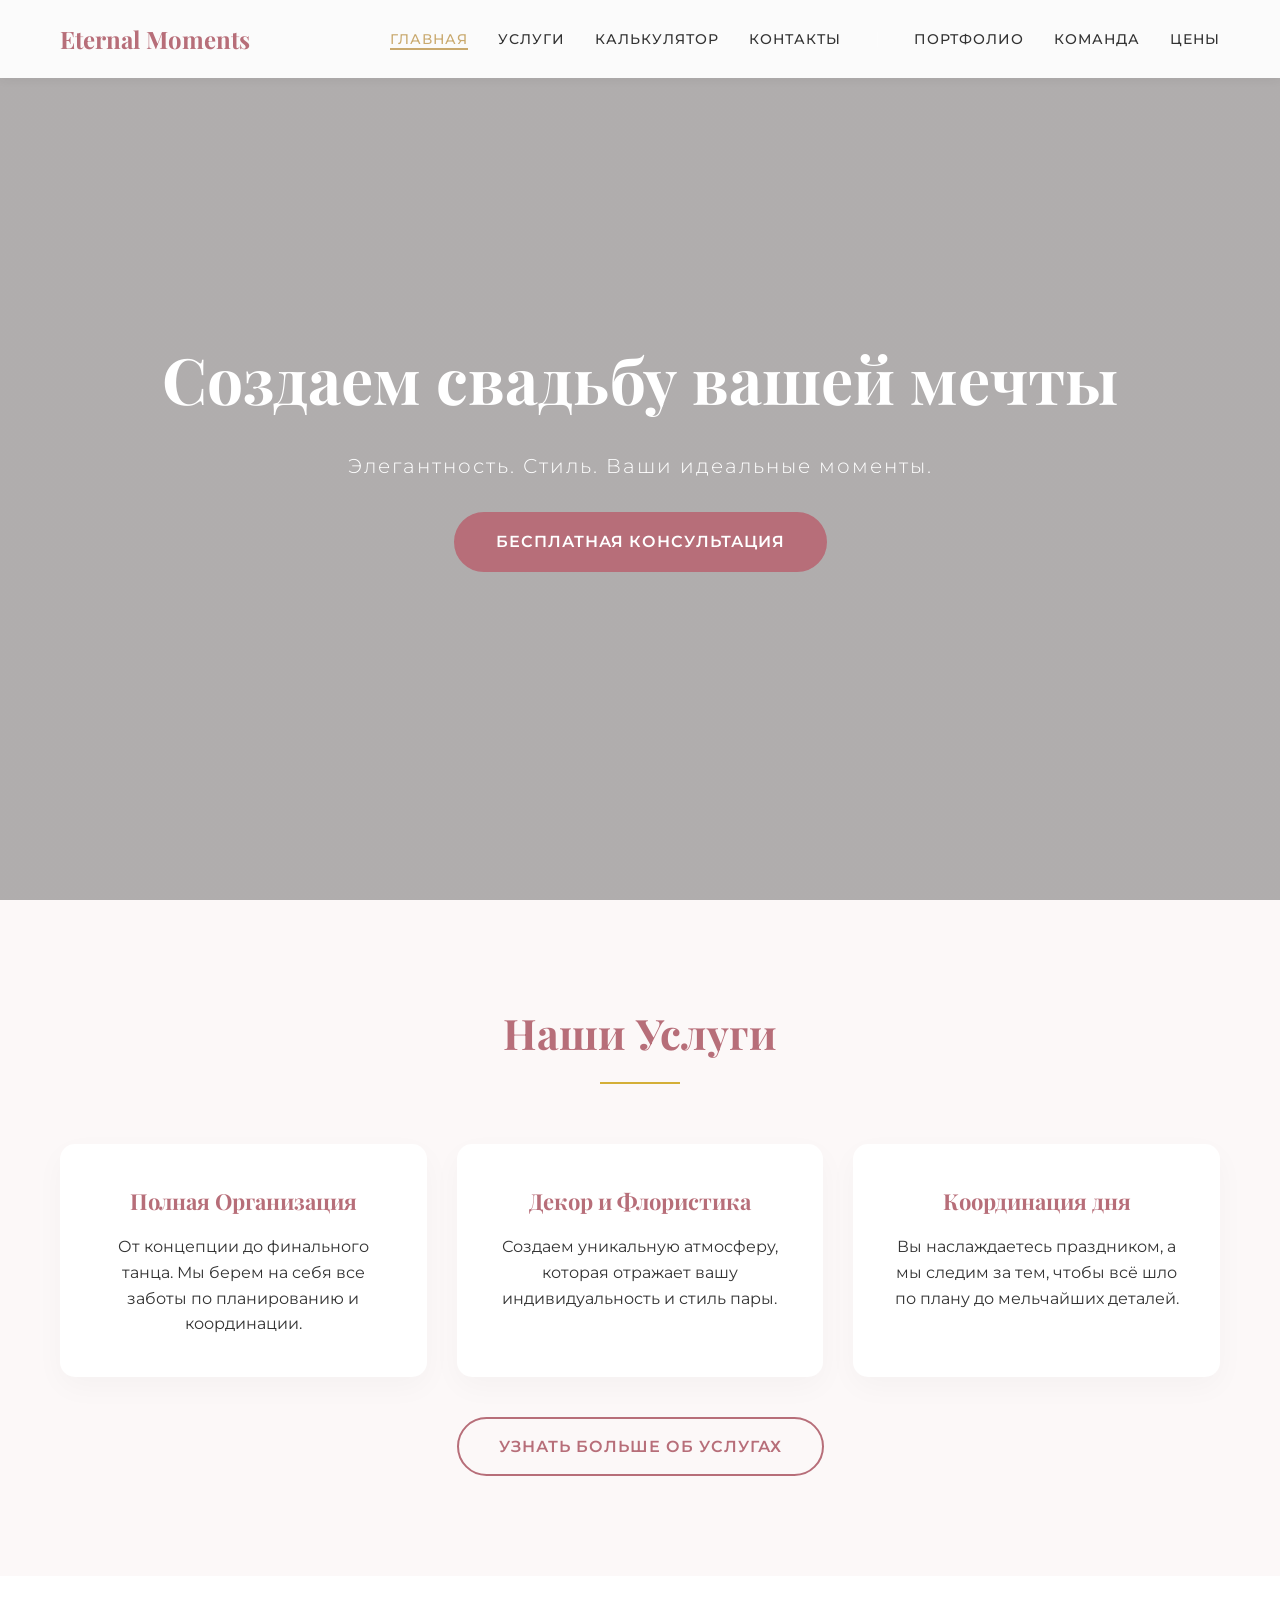
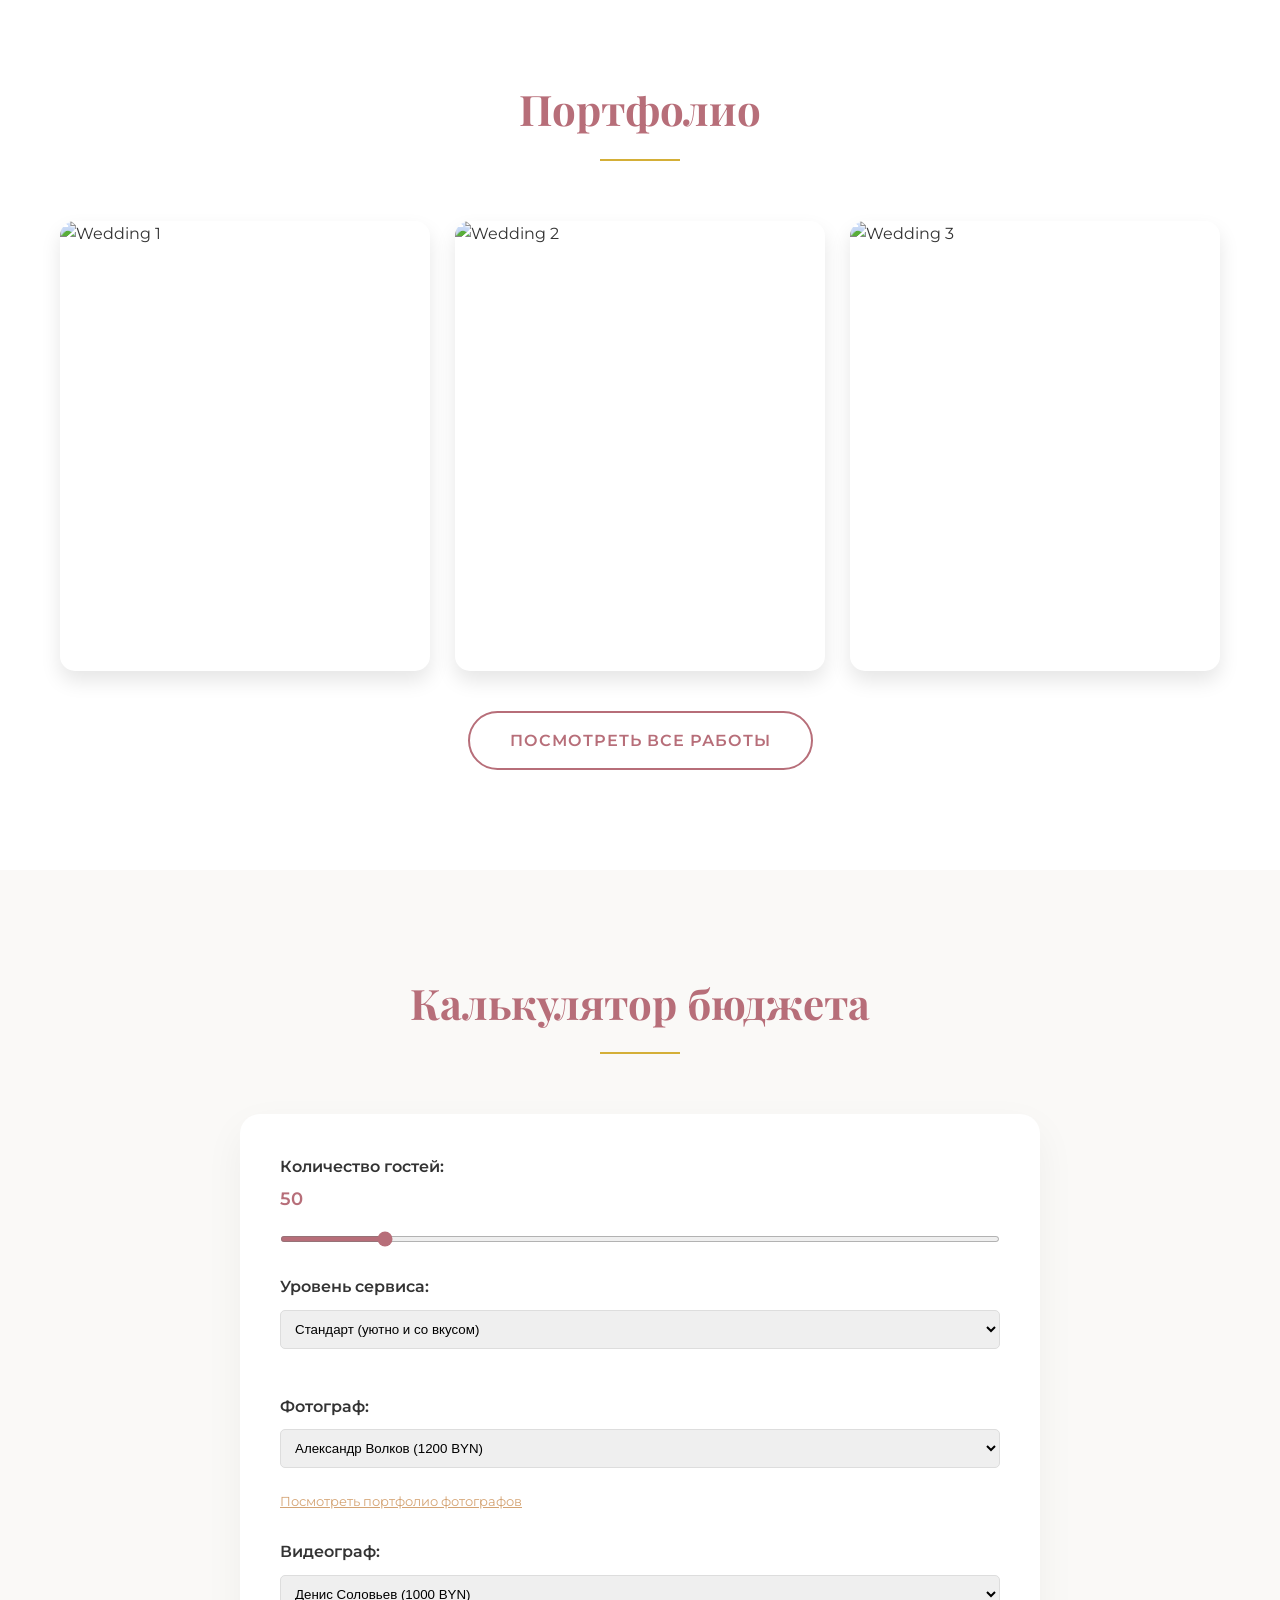
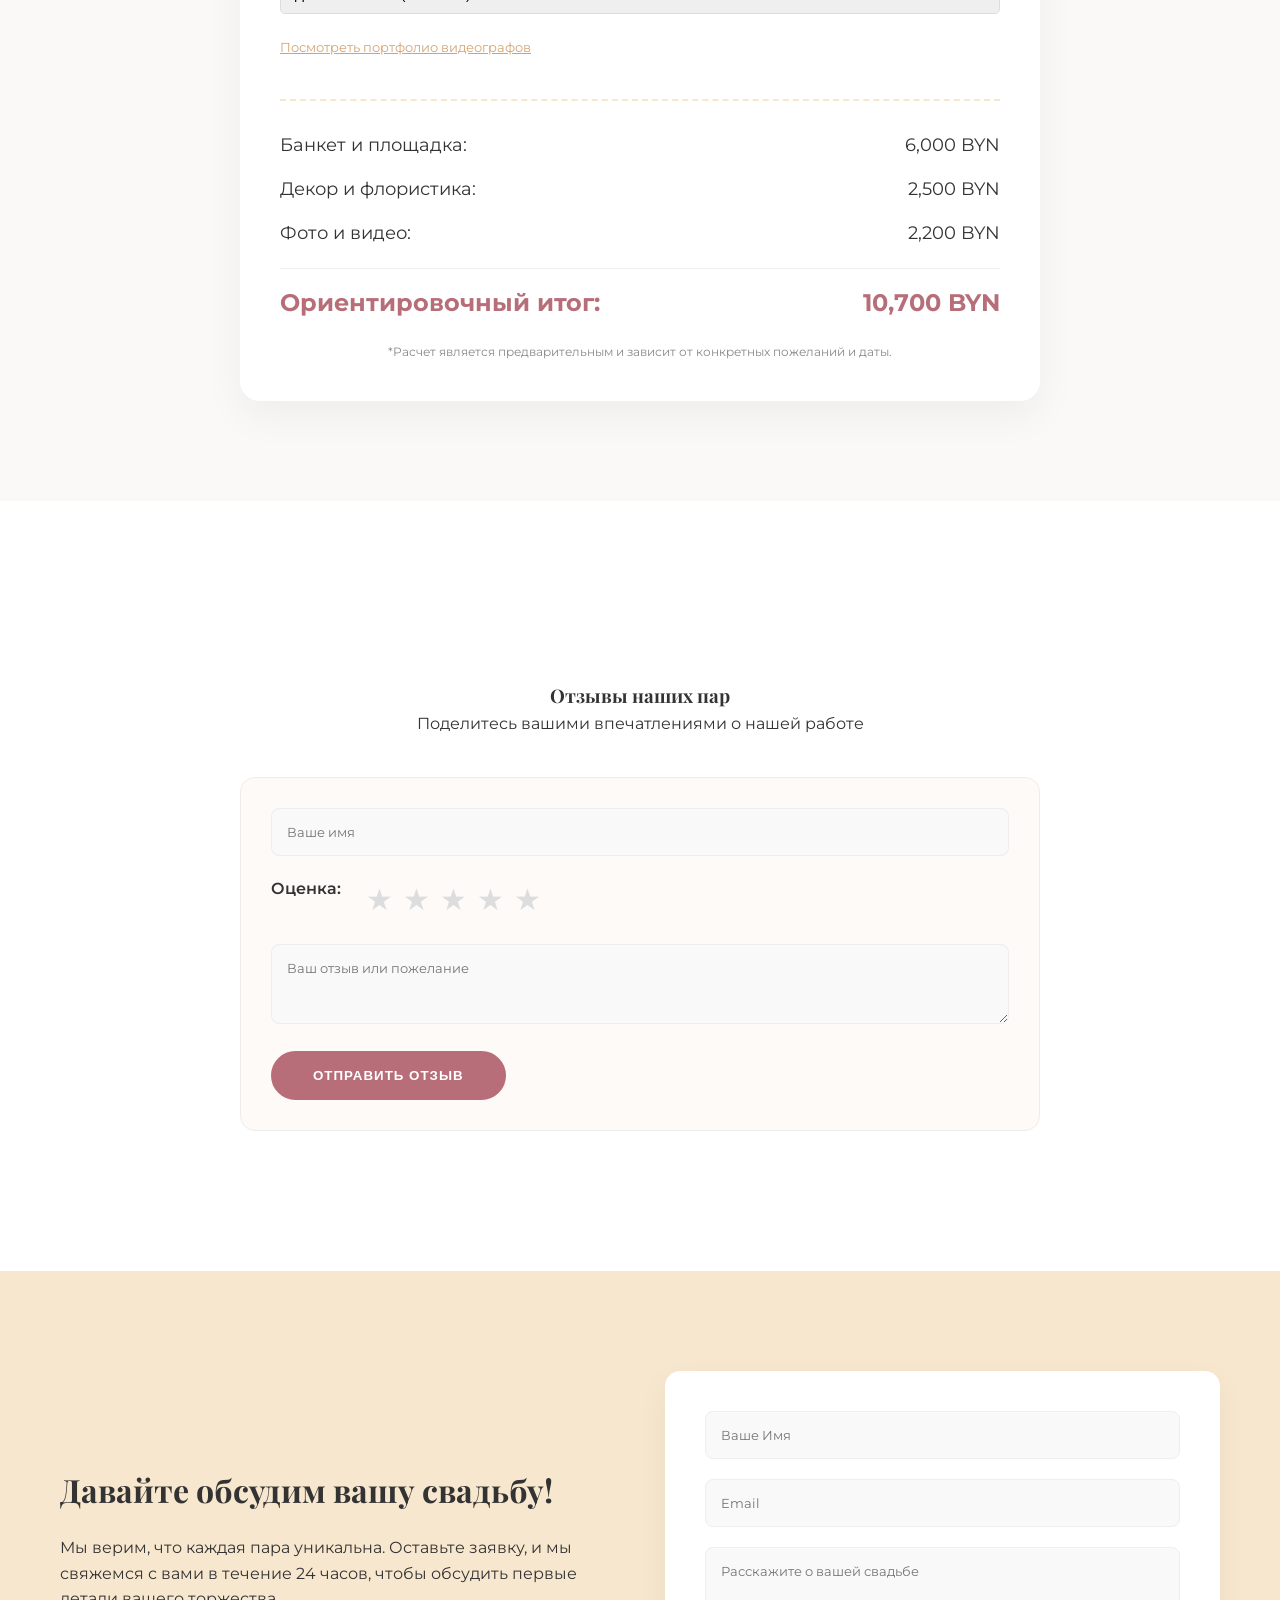
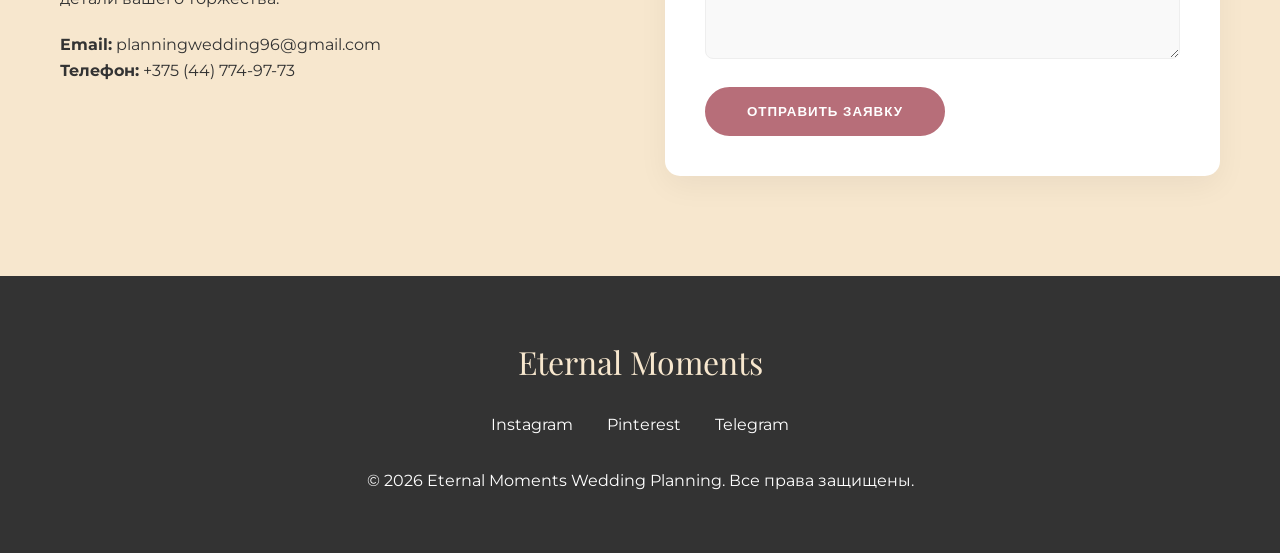
==== index.html @ f689a31e "reviews" ====
<!DOCTYPE html>
<html lang="ru">
<head>
    <meta charset="UTF-8">
    <meta name="viewport" content="width=device-width, initial-scale=1.0">
    <title>Wedding Planning - Создаем свадьбу вашей мечты</title>
    <link href="https://fonts.googleapis.com/css2?family=Playfair+Display:wght@400;700&family=Montserrat:wght@300;400;600&display=swap" rel="stylesheet">
    <link rel="stylesheet" href="styles.css">
    <style>
        .nav-external:hover { opacity: 1; }
        .nav-divider { color: rgba(255,255,255,0.25); pointer-events: none; padding: 0 4px; }
    </style>
</head>
<body>

    <div id="lightbox" class="lightbox">
        <span class="lightbox-close">&times;</span>
        <img src="" alt="Full View">
    </div>

    <nav>
        <div class="container">
            <a href="index.html" class="nav-logo">Eternal Moments</a>
            <div class="menu-toggle" id="mobile-menu">
                <span></span>
                <span></span>
                <span></span>
            </div>
            <ul class="nav-links">
                <li><a href="#home">Главная</a></li>
                <li><a href="#services">Услуги</a></li>
                <li><a href="#calculator">Калькулятор</a></li>
                <li><a href="#contact">Контакты</a></li>
                <li class="nav-divider">|</li>
                <li><a href="portfolio.html" class="nav-external">Портфолио</a></li>
                <li><a href="team.html" class="nav-external">Команда</a></li>
                <li><a href="pricing.html" class="nav-external">Цены</a></li>
            </ul>
        </div>
    </nav>

    <section id="home" class="hero" style="height: 100vh;">
        <div class="hero-content">
            <h1>Создаем свадьбу вашей мечты</h1>
            <p>Элегантность. Стиль. Ваши идеальные моменты.</p>
            <a href="#contact" class="btn">Бесплатная консультация</a>
        </div>
    </section>

    <section id="services" class="reveal">
        <div class="container">
            <div class="section-title">
                <h2>Наши Услуги</h2>
                <div class="divider"></div>
            </div>
            <div class="services-grid">
                <div class="service-card">
                    <h3>Полная Организация</h3>
                    <p>От концепции до финального танца. Мы берем на себя все заботы по планированию и координации.</p>
                </div>
                <div class="service-card">
                    <h3>Декор и Флористика</h3>
                    <p>Создаем уникальную атмосферу, которая отражает вашу индивидуальность и стиль пары.</p>
                </div>
                <div class="service-card">
                    <h3>Координация дня</h3>
                    <p>Вы наслаждаетесь праздником, а мы следим за тем, чтобы всё шло по плану до мельчайших деталей.</p>
                </div>
            </div>
            <div style="text-align: center; margin-top: 40px;">
                <a href="services.html" class="btn btn-outline">Узнать больше об услугах</a>
            </div>
        </div>
    </section>

    <section id="portfolio" class="reveal" style="background-color: #fff;">
        <div class="container">
            <div class="section-title">
                <h2>Портфолио</h2>
                <div class="divider"></div>
            </div>
            <div class="portfolio-grid">
                <div class="portfolio-item">
                    <img src="https://images.unsplash.com/photo-1511795409834-ef04bbd61622?ixlib=rb-1.2.1&auto=format&fit=crop&w=800&q=80" alt="Wedding 1">
                    <div class="portfolio-overlay">
                        <div>
                            <h3>Анна и Михаил</h3>
                            <p>Загородная свадьба в стиле Рустик</p>
                        </div>
                    </div>
                </div>
                <div class="portfolio-item">
                    <img src="https://images.unsplash.com/photo-1519225421980-715cb0215aed?ixlib=rb-1.2.1&auto=format&fit=crop&w=800&q=80" alt="Wedding 2">
                    <div class="portfolio-overlay">
                        <div>
                            <h3>Елена и Денис</h3>
                            <p>Классическая церемония во дворце</p>
                        </div>
                    </div>
                </div>
                <div class="portfolio-item">
                    <img src="https://images.unsplash.com/photo-1469334031218-e382a71b716b?ixlib=rb-1.2.1&auto=format&fit=crop&w=800&q=80" alt="Wedding 3">
                    <div class="portfolio-overlay">
                        <div>
                            <h3>София и Артем</h3>
                            <p>Минималистичная свадьба на крыше</p>
                        </div>
                    </div>
                </div>
            </div>
            <div style="text-align: center; margin-top: 40px;">
                <a href="portfolio.html" class="btn btn-outline">Посмотреть все работы</a>
            </div>
        </div>
    </section>

    <section id="calculator" class="reveal" style="background-color: #faf9f7;">
        <div class="container">
            <div class="section-title">
                <h2>Калькулятор бюджета</h2>
                <div class="divider"></div>
            </div>
            <div class="calculator-container">
                <div class="calc-group">
                    <label>Количество гостей: <span id="guests-val" class="calc-value">50</span></label>
                    <input type="range" id="guests" min="10" max="300" value="50">
                </div>
                <div class="calc-group">
                    <label>Уровень сервиса:</label>
                    <select id="level" class="form-group" style="width: 100%; padding: 10px; border-radius: 5px; border: 1px solid #ddd;">
                        <option value="standard">Стандарт (уютно и со вкусом)</option>
                        <option value="premium">Премиум (высокий уровень деталей)</option>
                        <option value="luxury">Лакшери (эксклюзивные решения)</option>
                    </select>
                </div>
                <div class="calc-group">
                    <label>Фотограф:</label>
                    <select id="photographer" class="form-group" style="width: 100%; padding: 10px; border-radius: 5px; border: 1px solid #ddd;">
                        <option value="none">Не нужен</option>
                        <option value="dmitry">Дмитрий Морозов (600 BYN)</option>
                        <option value="alex" selected>Александр Волков (1200 BYN)</option>
                        <option value="maria">Мария Соколова (2500 BYN)</option>
                    </select>
                    <small><a href="team.html" style="color: #d4a373;">Посмотреть портфолио фотографов</a></small>
                </div>
                <div class="calc-group">
                    <label>Видеограф:</label>
                    <select id="videographer" class="form-group" style="width: 100%; padding: 10px; border-radius: 5px; border: 1px solid #ddd;">
                        <option value="none">Не нужен</option>
                        <option value="max">Максим Орлов (700 BYN)</option>
                        <option value="denis" selected>Денис Соловьев (1000 BYN)</option>
                        <option value="artem">Артем Козлов (2200 BYN)</option>
                    </select>
                    <small><a href="team.html" style="color: #d4a373;">Посмотреть портфолио видеографов</a></small>
                </div>
                <div class="calc-results">
                    <div class="result-item">
                        <span>Банкет и площадка:</span>
                        <span id="res-banquet">0 BYN</span>
                    </div>
                    <div class="result-item">
                        <span>Декор и флористика:</span>
                        <span id="res-decor">0 BYN</span>
                    </div>
                    <div class="result-item">
                        <span>Фото и видео:</span>
                        <span id="res-media">0 BYN</span>
                    </div>
                    <div class="result-item total">
                        <span>Ориентировочный итог:</span>
                        <span id="res-total">0 BYN</span>
                    </div>
                    <p class="calc-disclaimer">*Расчет является предварительным и зависит от конкретных пожеланий и даты.</p>
                </div>
            </div>
        </div>
    </section>

    <section id="reviews" class="reveal" style="background-color: #fff;">
        <div class="container">
            <div class="comments-container reveal">
                <div class="section-title" style="margin-top: 80px; margin-bottom: 40px;">
                    <h3>Отзывы наших пар</h3>
                    <p>Поделитесь вашими впечатлениями о нашей работе</p>
                </div>
                
                <div class="comment-form">
                    <form id="comment-form">
                        <div class="form-group">
                            <input type="text" name="name" id="comment-name" placeholder="Ваше имя" required>
                        </div>
                        <div class="rating-group">
                            <input type="radio" name="rating" id="star5" value="5" required><label for="star5">★</label>
                            <input type="radio" name="rating" id="star4" value="4"><label for="star4">★</label>
                            <input type="radio" name="rating" id="star3" value="3"><label for="star3">★</label>
                            <input type="radio" name="rating" id="star2" value="2"><label for="star2">★</label>
                            <input type="radio" name="rating" id="star1" value="1"><label for="star1">★</label>
                            <span style="margin-right: 15px; font-weight: 600;">Оценка:</span>
                        </div>
                        <div class="form-group">
                            <textarea name="message" id="comment-text" rows="3" placeholder="Ваш отзыв или пожелание" required></textarea>
                        </div>
                        <button type="submit" class="btn">Отправить отзыв</button>
                    </form>
                    <div id="comment-status" style="display: none; margin-top: 20px; padding: 15px; border-radius: 5px; text-align: center;"></div>
                </div>

                <div id="comments-list" class="comments-list">
                    <!-- Сюда будут подгружаться только одобренные комментарии -->
                </div>


            </div>
        </div>
    </section>

    <section id="contact" class="contact reveal">
        <div class="container">
            <div class="contact-content">
                <div class="contact-info">
                    <h3>Давайте обсудим вашу свадьбу!</h3>
                    <p>Мы верим, что каждая пара уникальна. Оставьте заявку, и мы свяжемся с вами в течение 24 часов, чтобы обсудить первые детали вашего торжества.</p>
                    <p style="margin-top: 20px;"><strong>Email:</strong> <a href="mailto:planningwedding96@gmail.com" style="color: inherit; text-decoration: none;">planningwedding96@gmail.com</a></p>
                    <p><strong>Телефон:</strong> +375 (44) 774-97-73</p>
                </div>
                <div class="contact-form">
                    <form id="wedding-contact-form">
                        <div class="form-group">
                            <input type="text" name="name" placeholder="Ваше Имя" required>
                        </div>
                        <div class="form-group">
                            <input type="email" name="email" placeholder="Email" required>
                        </div>
                        <div class="form-group">
                            <textarea name="message" rows="5" placeholder="Расскажите о вашей свадьбе" required></textarea>
                        </div>
                        <button type="submit" class="btn">Отправить заявку</button>
                    </form>
                    <div id="form-status" style="display: none; margin-top: 20px; padding: 15px; border-radius: 5px; text-align: center;"></div>
                </div>
            </div>
        </div>
    </section>

    <footer>
        <div class="container">
            <a href="index.html" class="footer-logo">Eternal Moments</a>
            <div class="social-links">
                <a href="https://instagram.com" target="_blank">Instagram</a>
                <a href="https://pinterest.com" target="_blank">Pinterest</a>
                <a href="https://t.me/kidcrytoday" target="_blank">Telegram</a>
            </div>
            <p>&copy; 2026 Eternal Moments Wedding Planning. Все права защищены.</p>
        </div>
    </footer>

    <script>
        document.getElementById('wedding-contact-form').addEventListener('submit', async function(e) {
            e.preventDefault();
            
            const form = e.target;
            const statusDiv = document.getElementById('form-status');
            const submitBtn = form.querySelector('button');
            
            const formData = new FormData(form);
            const data = {};
            formData.forEach((value, key) => data[key] = value);
            
            submitBtn.disabled = true;
            submitBtn.innerText = 'Отправка...';
            
            try {
                 const response = await fetch('https://formspree.io/f/xqegogkb', {
                     method: 'POST',
                     headers: {
                         'Accept': 'application/json',
                         'Content-Type': 'application/json',
                     },
                     body: JSON.stringify(data)
                 });
                 
                 if (response.ok) {
                     statusDiv.style.display = 'block';
                     statusDiv.style.backgroundColor = '#d4edda';
                     statusDiv.style.color = '#155724';
                     statusDiv.innerText = 'Спасибо! Ваша заявка успешно отправлена. Мы свяжемся с вами в ближайшее время.';
                     form.reset();
                 } else {
                     throw new Error('Ошибка сервера');
                 }
            } catch (error) {
                statusDiv.style.display = 'block';
                statusDiv.style.backgroundColor = '#f8d7da';
                statusDiv.style.color = '#721c24';
                statusDiv.innerText = 'Произошла ошибка при отправке. Пожалуйста, попробуйте еще раз.';
            } finally {
                submitBtn.disabled = false;
                submitBtn.innerText = 'Отправить заявку';
                
                setTimeout(() => {
                    statusDiv.style.display = 'none';
                }, 5000);
            }
        });

        // Lightbox Gallery
        const lightbox = document.getElementById('lightbox');
        const lightboxImg = lightbox.querySelector('img');
        const portfolioItems = document.querySelectorAll('.portfolio-item img');

        portfolioItems.forEach(img => {
            img.style.cursor = 'pointer';
            img.addEventListener('click', () => {
                lightboxImg.src = img.src;
                lightbox.style.display = 'flex';
                document.body.style.overflow = 'hidden';
            });
        });

        lightbox.addEventListener('click', () => {
            lightbox.style.display = 'none';
            document.body.style.overflow = 'auto';
        });
        
const sections = document.querySelectorAll('section[id]');
const allNavLinks = document.querySelectorAll('.nav-links a');

window.addEventListener('scroll', () => {
  let current = '';
  sections.forEach(section => {
    if (window.scrollY >= section.offsetTop - 100) {
      current = section.getAttribute('id');
    }
  });
  allNavLinks.forEach(link => {
    link.classList.remove('active');
    if (link.getAttribute('href') === '#' + current) {
      link.classList.add('active');
    }
  });
});
        // Scroll Reveal
        const revealElements = document.querySelectorAll('.reveal');
        const revealOnScroll = () => {
            revealElements.forEach(el => {
                const elementTop = el.getBoundingClientRect().top;
                if (elementTop < window.innerHeight - 150) {
                    el.classList.add('active');
                }
            });
        };
        window.addEventListener('scroll', revealOnScroll);
        window.addEventListener('load', revealOnScroll);

        // Budget Calculator Logic
        const guestsInput = document.getElementById('guests');
        const levelSelect = document.getElementById('level');
        const photoSelect = document.getElementById('photographer');
        const videoSelect = document.getElementById('videographer');
        const guestsValDisplay = document.getElementById('guests-val');
        
        const resBanquet = document.getElementById('res-banquet');
        const resDecor = document.getElementById('res-decor');
        const resMedia = document.getElementById('res-media');
        const resTotal = document.getElementById('res-total');

        const calculate = () => {
            const guests = parseInt(guestsInput.value);
            const level = levelSelect.value;
            const photoLevel = photoSelect.value;
            const videoLevel = videoSelect.value;
            guestsValDisplay.innerText = guests;

            // Базовые цены за банкет и декор
            let guestPrice = 120; // Standard
            let decorBase = 1500;

            if (level === 'premium') {
                guestPrice = 200;
                decorBase = 3500;
            } else if (level === 'luxury') {
                guestPrice = 450;
                decorBase = 8000;
            }

            // Цены фотографов
            const photoPrices = {
                'none': 0,
                'dmitry': 600,
                'alex': 1200,
                'maria': 2500
            };

            // Цены видеографов
            const videoPrices = {
                'none': 0,
                'max': 700,
                'denis': 1000,
                'artem': 2200
            };

            const banquet = guests * guestPrice;
            const decor = decorBase + (guests * 20); 
            const media = photoPrices[photoLevel] + videoPrices[videoLevel];
            const total = banquet + decor + media;

            resBanquet.innerText = banquet.toLocaleString() + ' BYN';
            resDecor.innerText = decor.toLocaleString() + ' BYN';
            resMedia.innerText = media.toLocaleString() + ' BYN';
            resTotal.innerText = total.toLocaleString() + ' BYN';
        };

        guestsInput.addEventListener('input', calculate);
        levelSelect.addEventListener('change', calculate);
        photoSelect.addEventListener('change', calculate);
        videoSelect.addEventListener('change', calculate);
        calculate(); // Initial run

        // Mobile Menu Toggle
        const menuToggle = document.getElementById('mobile-menu');
        const navLinks = document.querySelector('.nav-links');

        menuToggle.addEventListener('click', () => {
            navLinks.classList.toggle('active');
            menuToggle.classList.toggle('active');
        });

        // Close menu when clicking a link
        document.querySelectorAll('.nav-links a').forEach(link => {
            link.addEventListener('click', () => {
                navLinks.classList.remove('active');
                menuToggle.classList.remove('active');
            });
        });

        // Review/Comment Form Logic (Sending to Formspree AND Server)
        const commentForm = document.getElementById('comment-form');
        const commentStatus = document.getElementById('comment-status');
        const commentsList = document.getElementById('comments-list');

        const loadComments = async () => {
            try {
                const response = await fetch('/api/auth/reviews?approved=true');
                const comments = await response.json();

                if (comments.length === 0) {
                    commentsList.innerHTML = '<p style="text-align:center; color:#888;">Пока здесь нет отзывов. Станьте первым!</p>';
                    return;
                }

                commentsList.innerHTML = comments.map(c => `
                    <div class="comment-item">
                        <div class="comment-header">
                            <span class="comment-name">${c.name || 'Гость'}</span>
                            <span class="comment-date">${new Date(c.created_at).toLocaleDateString('ru-RU')}</span>
                        </div>
                        ${c.rating ? `<span class="rating-display">${'★'.repeat(c.rating)}${'☆'.repeat(5-c.rating)}</span>` : ''}
                        <div class="comment-body">${c.text}</div>
                    </div>
                `).join('');
            } catch (e) { console.error('Error loading comments', e); }
        };

        commentForm.addEventListener('submit', async (e) => {
            e.preventDefault();
            const submitBtn = commentForm.querySelector('button');
            const formData = new FormData(commentForm);
            const data = {};
            formData.forEach((value, key) => data[key] = value);

            submitBtn.disabled = true;
            submitBtn.innerText = 'Отправка...';

            try {
                const token = localStorage.getItem('token');
                const serverResponse = await fetch('/api/auth/review', {
                    method: 'POST',
                    headers: {
                        'Content-Type': 'application/json',
                        'Authorization': `Bearer ${token}`
                    },
                    body: JSON.stringify(data)
                });

                if (serverResponse.ok) {
                    commentStatus.style.display = 'block';
                    commentStatus.style.backgroundColor = '#d4edda';
                    commentStatus.style.color = '#155724';
                    commentStatus.innerText = 'Спасибо! Ваш отзыв отправлен.';
                    commentForm.reset();
                    loadComments();

                    fetch('https://formspree.io/f/xqegogkb', {
                        method: 'POST',
                        headers: { 'Accept': 'application/json', 'Content-Type': 'application/json' },
                        body: JSON.stringify(data)
                    }).catch(err => console.error('Formspree error:', err));
                } else {
                    throw new Error('Ошибка сервера');
                }
            } catch (error) {
                commentStatus.style.display = 'block';
                commentStatus.style.backgroundColor = '#f8d7da';
                commentStatus.style.color = '#721c24';
                commentStatus.innerText = 'Произошла ошибка. Попробуйте еще раз.';
            } finally {
                submitBtn.disabled = false;
                submitBtn.innerText = 'Отправить отзыв';
                setTimeout(() => { commentStatus.style.display = 'none'; }, 5000);
            }
        });
         loadComments();
          // Автоматически обновляем отзывы каждые 3 секунды
          setInterval(loadComments, 3000);
          const backToTop = document.getElementById('back-to-top');
          window.addEventListener('scroll', () => {
            if (window.scrollY > 400) {
                backToTop.classList.add('visible');
            } else {
                backToTop.classList.remove('visible');
            }
        });
        backToTop.addEventListener('click', () => {
            window.scrollTo({ top: 0, behavior: 'smooth' });
        });
      </script>
<button id="back-to-top">↑</button>
</body>
</html>
---- styles.css ----
html {
  scroll-behavior: smooth;
}

:root {
    --primary-color: #b76e79; /* Rose Gold */
    --secondary-color: #f7e7ce; /* Champagne */
    --accent-color: #d4af37; /* Gold */
    --text-dark: #333333;
    --text-light: #ffffff;
    --bg-light: #fcf8f8;
}

* {
    margin: 0;
    padding: 0;
    box-sizing: border-box;
}

html {
    scroll-behavior: smooth;
}

body {
    font-family: 'Montserrat', sans-serif;
    line-height: 1.6;
    color: var(--text-dark);
    background-color: var(--bg-light);
    overflow-x: hidden;
}

h1, h2, h3, .nav-logo {
    font-family: 'Playfair Display', serif;
}

.container {
    max-width: 1200px;
    margin: 0 auto;
    padding: 0 20px;
}

/* Navigation */
nav {
    background: rgba(255, 255, 255, 0.95);
    padding: 20px 0;
    position: fixed;
    width: 100%;
    top: 0;
    z-index: 1000;
    box-shadow: 0 2px 10px rgba(0,0,0,0.05);
}

nav .container {
    display: flex;
    justify-content: space-between;
    align-items: center;
}

.nav-logo {
    font-size: 24px;
    font-weight: 700;
    color: var(--primary-color);
    text-decoration: none;
}

.nav-links {
    display: flex;
    list-style: none;
}

.nav-links li {
    margin-left: 30px;
}

.nav-links a {
    text-decoration: none;
    color: var(--text-dark);
    font-weight: 500;
    transition: color 0.3s;
    font-size: 14px;
    text-transform: uppercase;
    letter-spacing: 1px;
}

.nav-links a:hover {
    color: var(--primary-color);
}

/* Hero Section */
.hero {
    height: 60vh;
    background: linear-gradient(rgba(0,0,0,0.3), rgba(0,0,0,0.3)), url('https://images.unsplash.com/photo-1519741497674-611481863552?ixlib=rb-1.2.1&auto=format&fit=crop&w=1950&q=80') center/cover no-repeat;
    display: flex;
    align-items: center;
    justify-content: center;
    text-align: center;
    color: var(--text-light);
    margin-top: 0;
}

.hero-content h1 {
    font-size: 64px;
    margin-bottom: 20px;
}

.hero-content p {
    font-size: 20px;
    margin-bottom: 30px;
    font-weight: 300;
    letter-spacing: 2px;
}

/* Page Header (for subpages) */
.page-header {
    padding: 150px 0 60px;
    background-color: var(--secondary-color);
    text-align: center;
}

.page-header h1 {
    font-size: 48px;
    color: var(--primary-color);
    margin-bottom: 15px;
}

/* Buttons */
.btn {
    display: inline-block;
    padding: 15px 40px;
    background-color: var(--primary-color);
    color: white;
    text-decoration: none;
    border-radius: 50px;
    font-weight: 600;
    transition: all 0.3s;
    text-transform: uppercase;
    letter-spacing: 1px;
    border: 2px solid var(--primary-color);
    cursor: pointer;
}

.btn:hover {
    background-color: transparent;
    color: var(--primary-color);
    transform: translateY(-3px);
}

.btn-outline {
    background-color: transparent;
    color: var(--primary-color);
}

.btn-outline:hover {
    background-color: var(--primary-color);
    color: white;
}

/* Sections General */
section {
    padding: 100px 0;
}

.section-title {
    text-align: center;
    margin-bottom: 60px;
}

.section-title h2 {
    font-size: 42px;
    color: var(--primary-color);
    margin-bottom: 15px;
}

.section-title .divider {
    width: 80px;
    height: 2px;
    background: var(--accent-color);
    margin: 0 auto;
}

/* Services Grid */
.services-grid {
    display: grid;
    grid-template-columns: repeat(auto-fit, minmax(300px, 1fr));
    gap: 30px;
}

.service-card {
    background: white;
    padding: 40px;
    text-align: center;
    border-radius: 15px;
    box-shadow: 0 10px 30px rgba(0,0,0,0.03);
    transition: transform 0.3s;
}

.service-card:hover {
    transform: translateY(-10px);
}

.service-card h3 {
    margin-bottom: 15px;
    font-size: 22px;
    color: var(--primary-color);
}

/* Portfolio Grid */
.portfolio-grid {
    display: grid;
    grid-template-columns: repeat(auto-fit, minmax(350px, 1fr));
    gap: 25px;
}

.portfolio-item {
    position: relative;
    overflow: hidden;
    border-radius: 15px;
    height: 450px;
    box-shadow: 0 10px 20px rgba(0,0,0,0.1);
}

.portfolio-item img {
    width: 100%;
    height: 100%;
    object-fit: cover;
    transition: transform 0.6s cubic-bezier(0.25, 0.46, 0.45, 0.94);
}

.portfolio-item:hover img {
    transform: scale(1.08);
}

.portfolio-overlay {
    position: absolute;
    top: 0;
    left: 0;
    width: 100%;
    height: 100%;
    background: rgba(183, 110, 121, 0.85);
    display: flex;
    align-items: center;
    justify-content: center;
    opacity: 0;
    transition: opacity 0.4s ease;
    color: white;
    text-align: center;
    padding: 30px;
}

.portfolio-item:hover .portfolio-overlay {
    opacity: 1;
}

.portfolio-overlay h3 {
    font-size: 24px;
    margin-bottom: 10px;
}

/* Contact Section */
.contact {
    background-color: var(--secondary-color);
}

.contact-content {
    display: grid;
    grid-template-columns: 1fr 1fr;
    gap: 50px;
    align-items: center;
}

.contact-info h3 {
    font-size: 32px;
    margin-bottom: 20px;
}

.contact-form {
    background: white;
    padding: 40px;
    border-radius: 15px;
    box-shadow: 0 10px 30px rgba(0,0,0,0.05);
}

.form-group {
    margin-bottom: 20px;
}

.form-group input, .form-group textarea {
    width: 100%;
    padding: 15px;
    border: 1px solid #eee;
    border-radius: 8px;
    font-family: inherit;
    background-color: #f9f9f9;
}

.form-group input:focus, .form-group textarea:focus {
    outline: none;
    border-color: var(--primary-color);
    background-color: white;
}

/* Footer */
footer {
    background: var(--text-dark);
    color: white;
    padding: 60px 0;
    text-align: center;
}

.footer-logo {
    font-family: 'Playfair Display', serif;
    font-size: 32px;
    margin-bottom: 25px;
    display: block;
    color: var(--secondary-color);
    text-decoration: none;
}

.social-links {
    margin-bottom: 30px;
}

.social-links a {
    color: white;
    margin: 0 15px;
    text-decoration: none;
    font-size: 16px;
    transition: color 0.3s;
}

.social-links a:hover {
    color: var(--primary-color);
}

/* Animations */
.reveal {
    opacity: 0;
    transform: translateY(30px);
    transition: all 0.8s ease-out;
}

.reveal.active {
    opacity: 1;
    transform: translateY(0);
}

/* Lightbox Gallery */
.lightbox {
    position: fixed;
    top: 0;
    left: 0;
    width: 100%;
    height: 100%;
    background: rgba(0,0,0,0.95);
    display: none;
    justify-content: center;
    align-items: center;
    z-index: 2000;
    cursor: pointer;
}

.lightbox img {
    max-width: 90%;
    max-height: 85%;
    border: 5px solid white;
    border-radius: 2px;
    box-shadow: 0 0 50px rgba(0,0,0,0.5);
}

.lightbox-close {
    position: absolute;
    top: 30px;
    right: 40px;
    color: white;
    font-size: 50px;
    font-weight: 300;
    cursor: pointer;
}

/* Calculator Styles */
.calculator-container {
    background: white;
    padding: 40px;
    border-radius: 20px;
    box-shadow: 0 15px 40px rgba(0,0,0,0.05);
    max-width: 800px;
    margin: 0 auto;
}

.calc-group {
    margin-bottom: 25px;
}

.calc-group label {
    display: block;
    margin-bottom: 10px;
    font-weight: 600;
    color: var(--text-dark);
}

.calc-group input[type="range"] {
    width: 100%;
    accent-color: var(--primary-color);
    height: 6px;
    border-radius: 5px;
    outline: none;
}

.calc-value {
    font-size: 18px;
    color: var(--primary-color);
    font-weight: 600;
    margin-top: 5px;
    display: block;
}

.calc-results {
    margin-top: 40px;
    padding-top: 30px;
    border-top: 2px dashed var(--secondary-color);
}

.result-item {
    display: flex;
    justify-content: space-between;
    margin-bottom: 15px;
    font-size: 18px;
}

.result-item.total {
    font-size: 24px;
    font-weight: 700;
    color: var(--primary-color);
    margin-top: 20px;
    padding-top: 15px;
    border-top: 1px solid #eee;
}

.calc-disclaimer {
    font-size: 12px;
    color: #888;
    text-align: center;
    margin-top: 20px;
}

/* Pricing Page Styles */
.pricing-grid {
    display: grid;
    grid-template-columns: repeat(auto-fit, minmax(300px, 1fr));
    gap: 30px;
    margin-top: 50px;
}

.pricing-card {
    background: white;
    padding: 50px 30px;
    border-radius: 20px;
    text-align: center;
    position: relative;
    box-shadow: 0 10px 30px rgba(0,0,0,0.03);
    transition: transform 0.3s;
    border: 1px solid #eee;
}

.pricing-card:hover {
    transform: translateY(-10px);
}

.pricing-card.popular {
    border: 2px solid var(--primary-color);
    transform: scale(1.05);
    z-index: 1;
}

.pricing-card.popular:hover {
    transform: scale(1.05) translateY(-10px);
}

.badge {
    position: absolute;
    top: -15px;
    left: 50%;
    transform: translateX(-50%);
    background: var(--primary-color);
    color: white;
    padding: 5px 20px;
    border-radius: 20px;
    font-size: 14px;
    font-weight: 600;
    text-transform: uppercase;
}

.pricing-card h3 {
    font-size: 28px;
    margin-bottom: 15px;
}

.price {
    font-size: 36px;
    font-weight: 700;
    color: var(--primary-color);
    margin-bottom: 30px;
    display: block;
}

.pricing-features {
    list-style: none;
    text-align: left;
    margin-bottom: 40px;
}

.pricing-features li {
    margin-bottom: 15px;
    padding-left: 30px;
    position: relative;
}

.pricing-features li.included::before {
    content: '✓';
    position: absolute;
    left: 0;
    color: #4CAF50;
    font-weight: bold;
}

.pricing-features li.not-included {
    color: #bbb;
    text-decoration: line-through;
}

.pricing-features li.not-included::before {
    content: '✕';
    position: absolute;
    left: 0;
    color: #f44336;
    font-weight: bold;
}

/* Extra Services */
.extra-services {
    margin-top: 80px;
    background: white;
    padding: 60px;
    border-radius: 20px;
    box-shadow: 0 10px 30px rgba(0,0,0,0.03);
}

.extra-grid {
    display: grid;
    grid-template-columns: repeat(auto-fit, minmax(250px, 1fr));
    gap: 20px;
}

.extra-item {
    display: flex;
    justify-content: space-between;
    padding: 15px 0;
    border-bottom: 1px solid #eee;
}

/* FAQ Accordion */
.faq-section {
    max-width: 800px;
    margin: 80px auto 0;
}

.faq-item {
    background: white;
    margin-bottom: 15px;
    border-radius: 10px;
    overflow: hidden;
    box-shadow: 0 5px 15px rgba(0,0,0,0.02);
}

.faq-question {
    padding: 20px 30px;
    display: flex;
    justify-content: space-between;
    align-items: center;
    cursor: pointer;
    font-weight: 600;
    transition: background 0.3s;
}

.faq-question:hover {
    background: #fdfaf8;
}

.faq-answer {
    padding: 0 30px;
    max-height: 0;
    overflow: hidden;
    transition: all 0.3s ease-out;
    color: #666;
}

.faq-item.active .faq-answer {
    padding: 20px 30px;
    max-height: 500px;
}

.faq-toggle {
    transition: transform 0.3s;
}

.faq-item.active .faq-toggle {
    transform: rotate(180deg);
}

/* CTA Bar */
.cta-bar {
    background: var(--primary-color);
    color: white;
    padding: 60px 0;
    text-align: center;
    margin-top: 100px;
}

.cta-bar h2 {
    font-size: 32px;
    margin-bottom: 20px;
    color: white;
}

.cta-bar .btn {
    background: white;
    color: var(--primary-color);
    border-color: white;
}

.cta-bar .btn:hover {
    background: transparent;
    color: white;
}

@media (max-width: 768px) {
    .pricing-grid { grid-template-columns: 1fr; }
    .pricing-card.popular { transform: scale(1); }
    .extra-services { padding: 30px; }
}

/* Reviews Section */
.reviews-grid {
    display: grid;
    grid-template-columns: repeat(auto-fit, minmax(350px, 1fr));
    gap: 30px;
    margin-top: 50px;
}

.review-card {
    background: #fdfaf8;
    padding: 40px;
    border-radius: 20px;
    box-shadow: 0 10px 30px rgba(0,0,0,0.02);
    border: 1px solid #f0ece9;
}

.review-stars {
    color: var(--accent-color);
    font-size: 20px;
    margin-bottom: 20px;
}

.review-text {
    font-style: italic;
    font-size: 18px;
    margin-bottom: 30px;
    line-height: 1.8;
}

.review-author {
    display: flex;
    align-items: center;
    gap: 15px;
}

.review-author img {
    width: 60px;
    height: 60px;
    border-radius: 50%;
    object-fit: cover;
}

.review-author strong {
    display: block;
    font-size: 16px;
    color: var(--text-dark);
}

.review-author span {
    font-size: 14px;
    color: #888;
}

/* Mobile Menu Button */
.menu-toggle {
    display: none;
    flex-direction: column;
    gap: 5px;
    cursor: pointer;
    z-index: 1001;
}

.menu-toggle span {
    width: 25px;
    height: 3px;
    background-color: var(--primary-color);
    transition: all 0.3s;
}

/* Comments Section */
.comments-container {
    max-width: 800px;
    margin: 50px auto 0;
}

.comment-form {
    background: #fdfaf8;
    padding: 30px;
    border-radius: 15px;
    margin-bottom: 40px;
    border: 1px solid #f0ece9;
}

.comment-form h3 {
    margin-bottom: 20px;
    font-size: 20px;
}

.comments-list {
    display: flex;
    flex-direction: column;
    gap: 20px;
}

.comment-item {
    background: white;
    padding: 25px;
    border-radius: 15px;
    box-shadow: 0 5px 15px rgba(0,0,0,0.02);
    border-left: 4px solid var(--primary-color);
}

.comment-header {
    display: flex;
    justify-content: space-between;
    margin-bottom: 10px;
    font-size: 14px;
}

.comment-name {
    font-weight: 600;
    color: var(--primary-color);
}

.comment-date {
    color: #888;
}

.comment-body {
    line-height: 1.6;
}

/* Star Rating Styles */
.rating-group {
    display: flex;
    flex-direction: row-reverse;
    justify-content: flex-end;
    gap: 10px;
    margin-bottom: 20px;
}

.rating-group input {
    display: none;
}

.rating-group label {
    font-size: 30px;
    color: #ddd;
    cursor: pointer;
    transition: color 0.2s;
}

.rating-group label:hover,
.rating-group label:hover ~ label,
.rating-group input:checked ~ label {
    color: var(--accent-color);
}

.rating-display {
    color: var(--accent-color);
    letter-spacing: 2px;
    margin-bottom: 10px;
    display: block;
}

@media (max-width: 768px) {
    .menu-toggle {
        display: flex;
    }

    .nav-links {
        display: flex;
        flex-direction: column;
        position: fixed;
        top: 0;
        right: -100%;
        width: 80%;
        height: 100vh;
        background: white;
        padding: 100px 40px;
        box-shadow: -10px 0 30px rgba(0,0,0,0.1);
        transition: right 0.4s ease-in-out;
        z-index: 1000;
    }

    .nav-links.active {
        right: 0;
    }

    .nav-links li {
        margin: 20px 0;
    }

    .nav-links a {
        font-size: 18px;
    }

    .hero-content h1 { font-size: 42px; }
    .contact-content { grid-template-columns: 1fr; }
    .nav-links { display: none; }
    .portfolio-grid { grid-template-columns: 1fr; }
}

.nav-links a.active {
  color: #c9a96e;
  border-bottom: 2px solid #c9a96e;
}

#back-to-top {
    position: fixed;
    bottom: 30px;
    right: 30px;
    width: 45px;
    height: 45px;
    background: #c9a96e;
    color: white;
    border: none;
    border-radius: 50%;
    font-size: 20px;
    cursor: pointer;
    opacity: 0;
    visibility: hidden;
    transition: all 0.3s;
}
#back-to-top.visible {
    opacity: 1;
    visibility: visible;
}
.nav-btn {
    background: #c9a96e;
    color: white !important;
    padding: 8px 18px;
    border-radius: 20px;
}
.nav-btn:hover { background: #b8935a; }
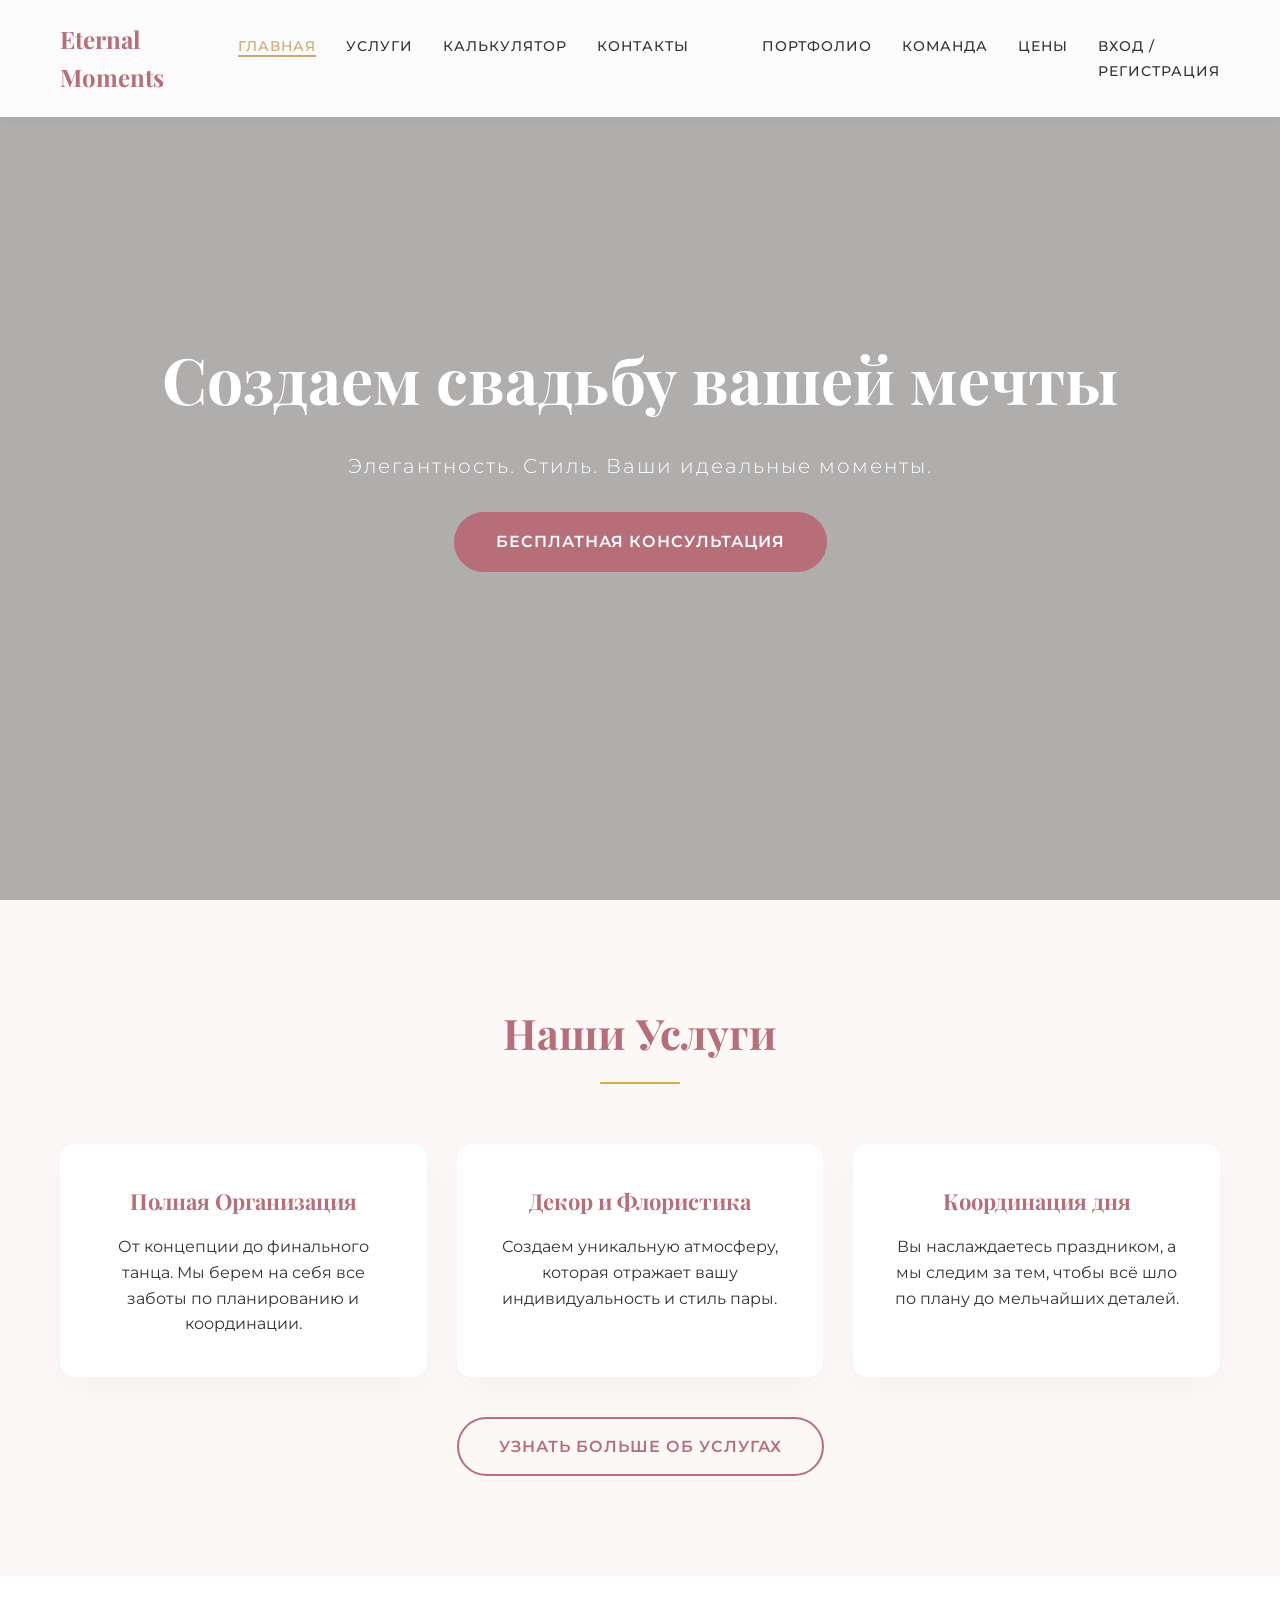
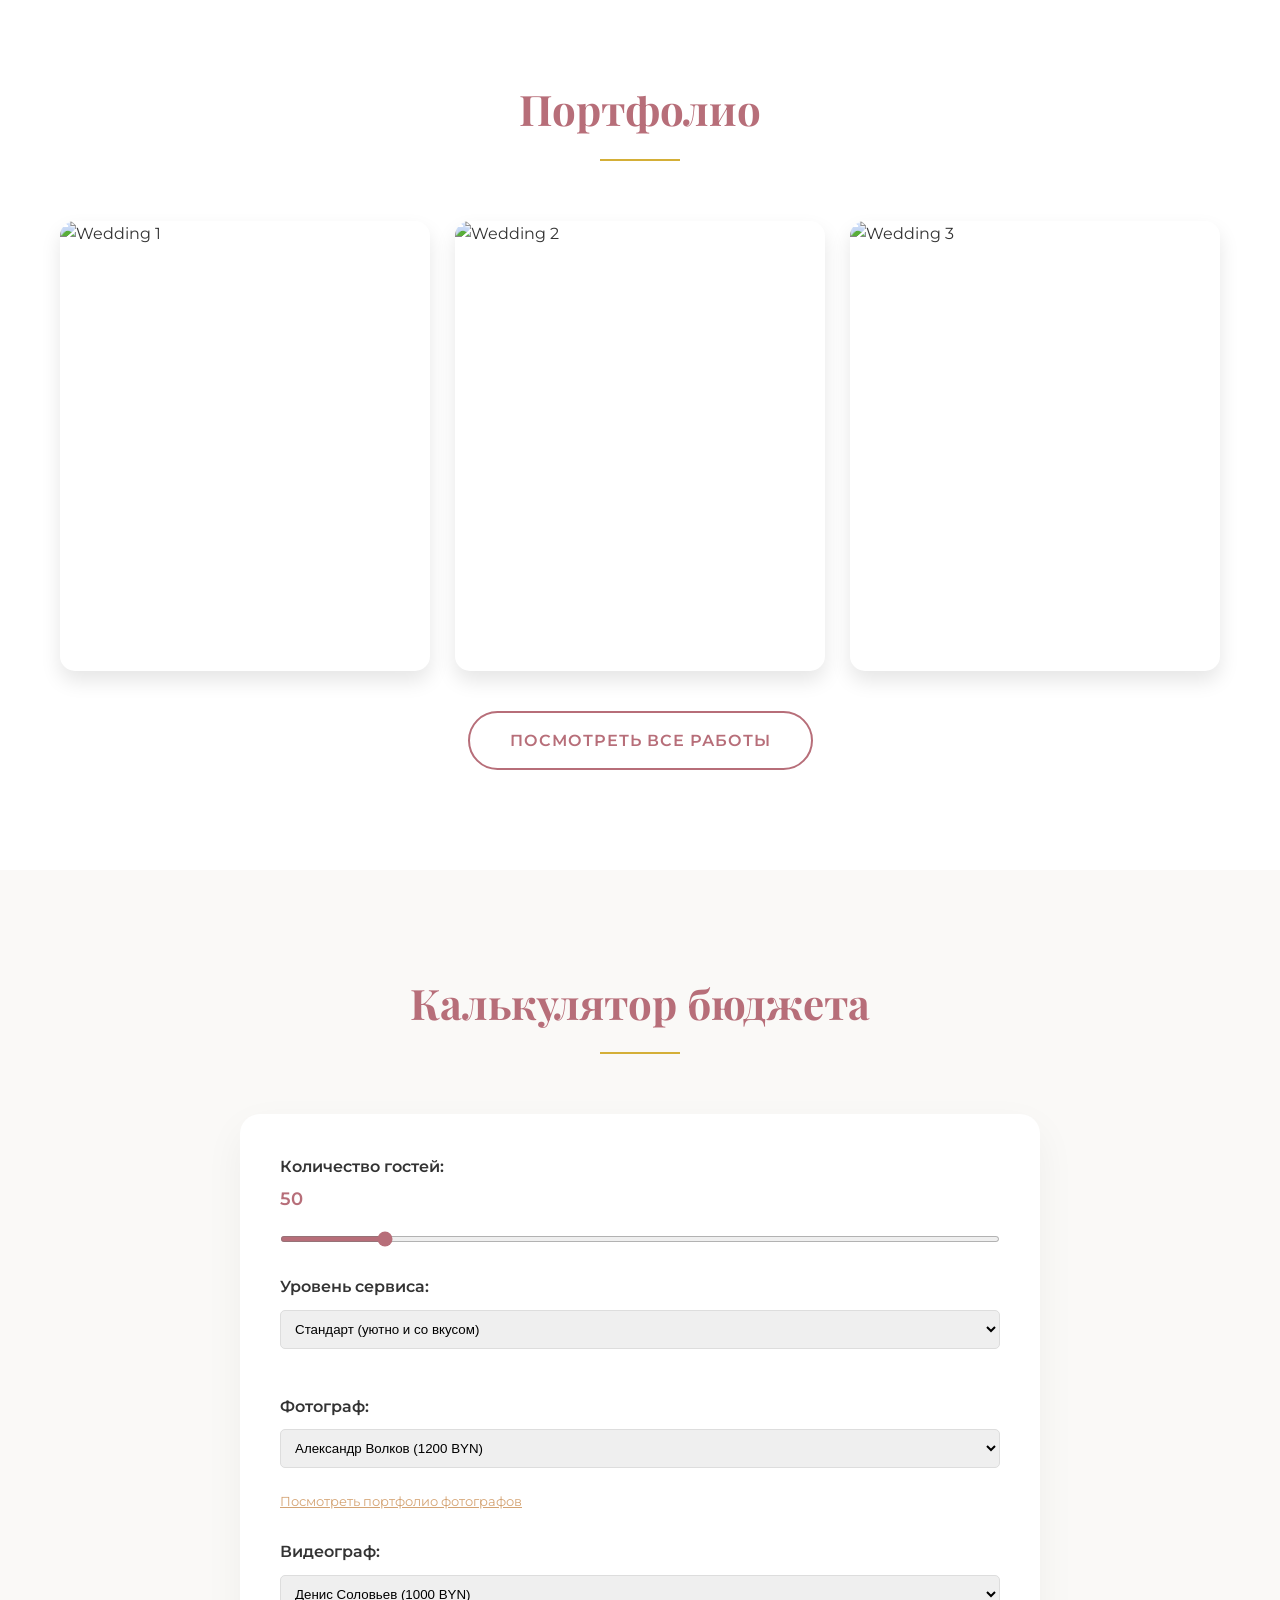
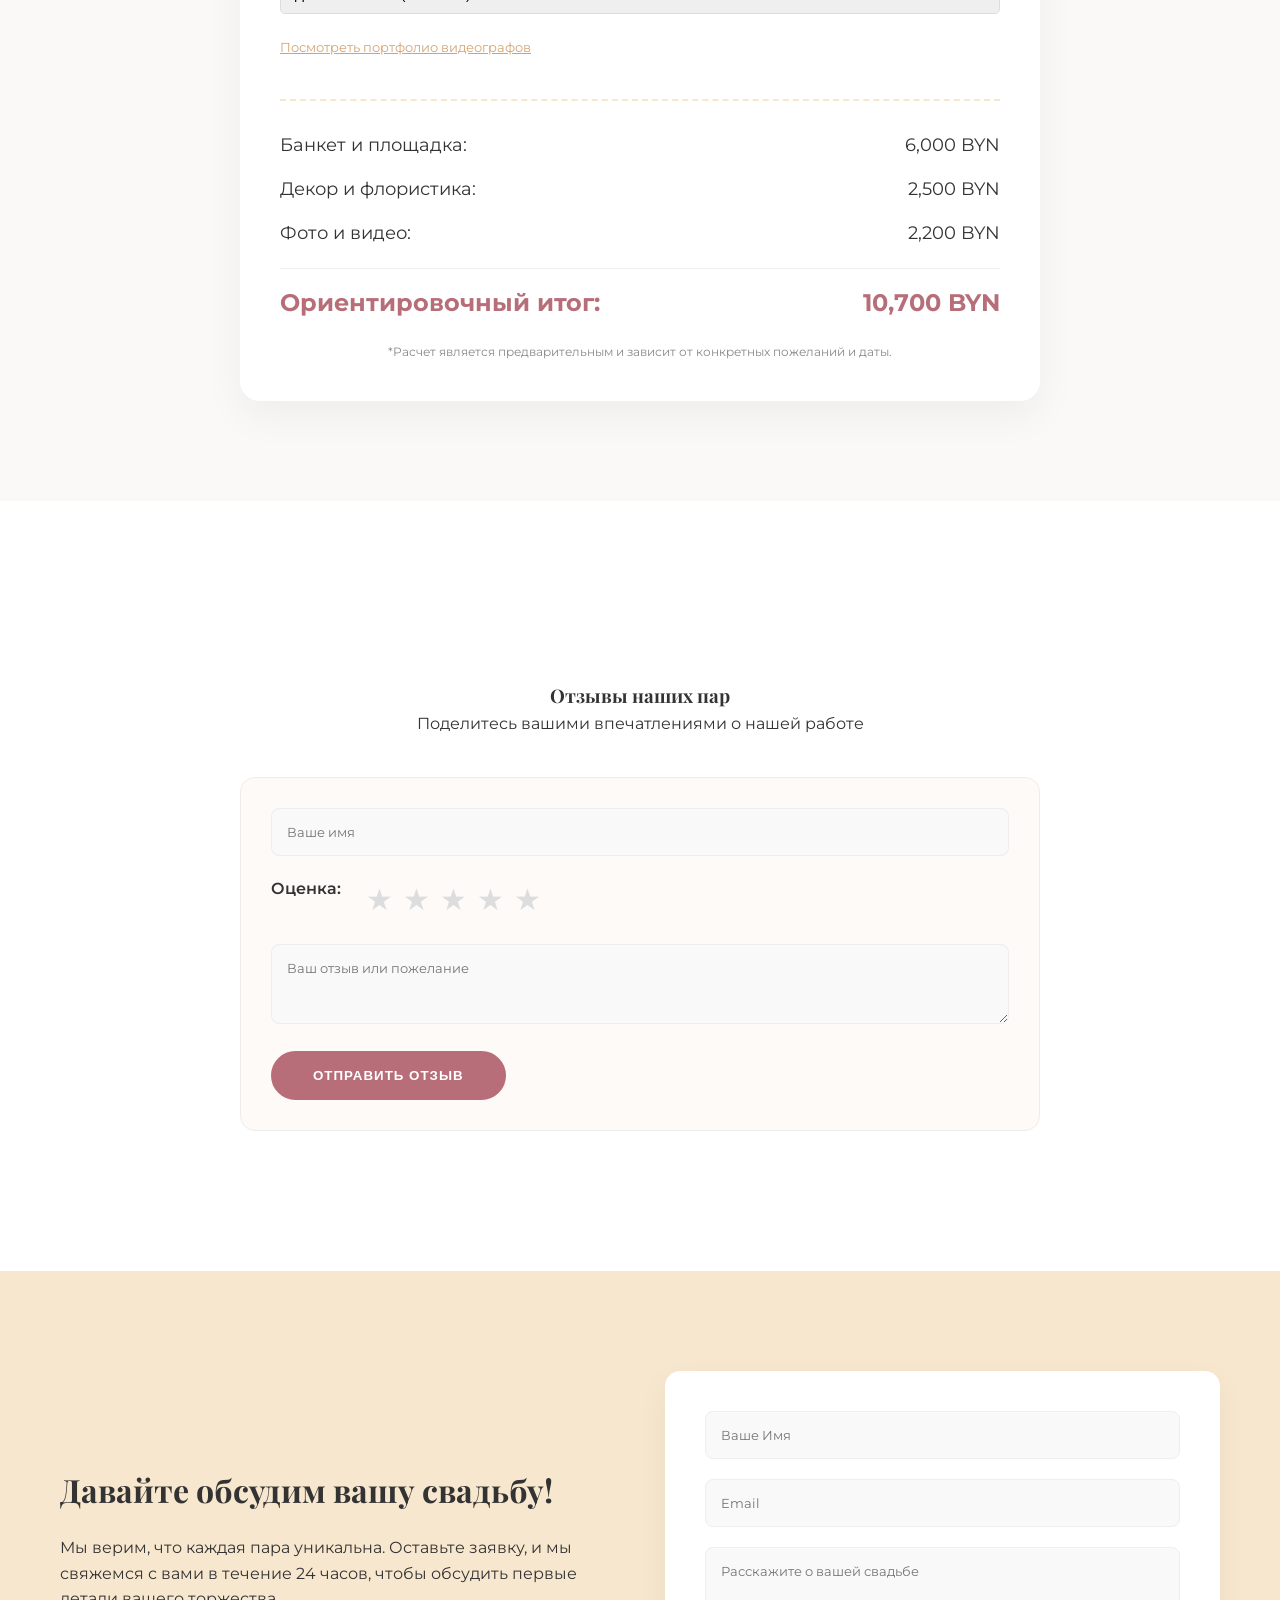
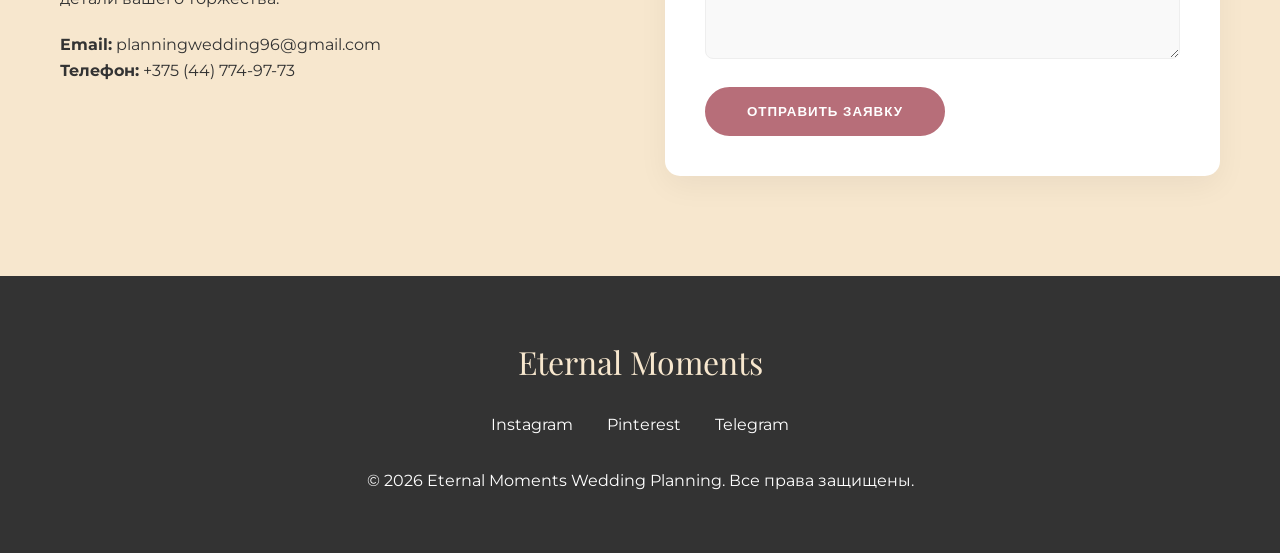
==== commit d2e527ad: "auth" ====
--- a/index.html
+++ b/index.html
@@ -1,16 +1,27 @@
 <!DOCTYPE html>
 <html lang="ru">
+
 <head>
     <meta charset="UTF-8">
     <meta name="viewport" content="width=device-width, initial-scale=1.0">
     <title>Wedding Planning - Создаем свадьбу вашей мечты</title>
-    <link href="https://fonts.googleapis.com/css2?family=Playfair+Display:wght@400;700&family=Montserrat:wght@300;400;600&display=swap" rel="stylesheet">
+    <link
+        href="https://fonts.googleapis.com/css2?family=Playfair+Display:wght@400;700&family=Montserrat:wght@300;400;600&display=swap"
+        rel="stylesheet">
     <link rel="stylesheet" href="styles.css">
     <style>
-        .nav-external:hover { opacity: 1; }
-        .nav-divider { color: rgba(255,255,255,0.25); pointer-events: none; padding: 0 4px; }
+        .nav-external:hover {
+            opacity: 1;
+        }
+
+        .nav-divider {
+            color: rgba(255, 255, 255, 0.25);
+            pointer-events: none;
+            padding: 0 4px;
+        }
     </style>
 </head>
+
 <body>
 
     <div id="lightbox" class="lightbox">
@@ -35,6 +46,7 @@
                 <li><a href="portfolio.html" class="nav-external">Портфолио</a></li>
                 <li><a href="team.html" class="nav-external">Команда</a></li>
                 <li><a href="pricing.html" class="nav-external">Цены</a></li>
+                <li><a id="auth-entry-link" href="auth.html" class="nav-external">Вход / Регистрация</a></li>
             </ul>
         </div>
     </nav>
@@ -64,7 +76,8 @@
                 </div>
                 <div class="service-card">
                     <h3>Координация дня</h3>
-                    <p>Вы наслаждаетесь праздником, а мы следим за тем, чтобы всё шло по плану до мельчайших деталей.</p>
+                    <p>Вы наслаждаетесь праздником, а мы следим за тем, чтобы всё шло по плану до мельчайших деталей.
+                    </p>
                 </div>
             </div>
             <div style="text-align: center; margin-top: 40px;">
@@ -81,7 +94,8 @@
             </div>
             <div class="portfolio-grid">
                 <div class="portfolio-item">
-                    <img src="https://images.unsplash.com/photo-1511795409834-ef04bbd61622?ixlib=rb-1.2.1&auto=format&fit=crop&w=800&q=80" alt="Wedding 1">
+                    <img src="https://images.unsplash.com/photo-1511795409834-ef04bbd61622?ixlib=rb-1.2.1&auto=format&fit=crop&w=800&q=80"
+                        alt="Wedding 1">
                     <div class="portfolio-overlay">
                         <div>
                             <h3>Анна и Михаил</h3>
@@ -90,7 +104,8 @@
                     </div>
                 </div>
                 <div class="portfolio-item">
-                    <img src="https://images.unsplash.com/photo-1519225421980-715cb0215aed?ixlib=rb-1.2.1&auto=format&fit=crop&w=800&q=80" alt="Wedding 2">
+                    <img src="https://images.unsplash.com/photo-1519225421980-715cb0215aed?ixlib=rb-1.2.1&auto=format&fit=crop&w=800&q=80"
+                        alt="Wedding 2">
                     <div class="portfolio-overlay">
                         <div>
                             <h3>Елена и Денис</h3>
@@ -99,7 +114,8 @@
                     </div>
                 </div>
                 <div class="portfolio-item">
-                    <img src="https://images.unsplash.com/photo-1469334031218-e382a71b716b?ixlib=rb-1.2.1&auto=format&fit=crop&w=800&q=80" alt="Wedding 3">
+                    <img src="https://images.unsplash.com/photo-1469334031218-e382a71b716b?ixlib=rb-1.2.1&auto=format&fit=crop&w=800&q=80"
+                        alt="Wedding 3">
                     <div class="portfolio-overlay">
                         <div>
                             <h3>София и Артем</h3>
@@ -127,7 +143,8 @@
                 </div>
                 <div class="calc-group">
                     <label>Уровень сервиса:</label>
-                    <select id="level" class="form-group" style="width: 100%; padding: 10px; border-radius: 5px; border: 1px solid #ddd;">
+                    <select id="level" class="form-group"
+                        style="width: 100%; padding: 10px; border-radius: 5px; border: 1px solid #ddd;">
                         <option value="standard">Стандарт (уютно и со вкусом)</option>
                         <option value="premium">Премиум (высокий уровень деталей)</option>
                         <option value="luxury">Лакшери (эксклюзивные решения)</option>
@@ -135,7 +152,8 @@
                 </div>
                 <div class="calc-group">
                     <label>Фотограф:</label>
-                    <select id="photographer" class="form-group" style="width: 100%; padding: 10px; border-radius: 5px; border: 1px solid #ddd;">
+                    <select id="photographer" class="form-group"
+                        style="width: 100%; padding: 10px; border-radius: 5px; border: 1px solid #ddd;">
                         <option value="none">Не нужен</option>
                         <option value="dmitry">Дмитрий Морозов (600 BYN)</option>
                         <option value="alex" selected>Александр Волков (1200 BYN)</option>
@@ -145,7 +163,8 @@
                 </div>
                 <div class="calc-group">
                     <label>Видеограф:</label>
-                    <select id="videographer" class="form-group" style="width: 100%; padding: 10px; border-radius: 5px; border: 1px solid #ddd;">
+                    <select id="videographer" class="form-group"
+                        style="width: 100%; padding: 10px; border-radius: 5px; border: 1px solid #ddd;">
                         <option value="none">Не нужен</option>
                         <option value="max">Максим Орлов (700 BYN)</option>
                         <option value="denis" selected>Денис Соловьев (1000 BYN)</option>
@@ -170,7 +189,8 @@
                         <span>Ориентировочный итог:</span>
                         <span id="res-total">0 BYN</span>
                     </div>
-                    <p class="calc-disclaimer">*Расчет является предварительным и зависит от конкретных пожеланий и даты.</p>
+                    <p class="calc-disclaimer">*Расчет является предварительным и зависит от конкретных пожеланий и
+                        даты.</p>
                 </div>
             </div>
         </div>
@@ -183,7 +203,7 @@
                     <h3>Отзывы наших пар</h3>
                     <p>Поделитесь вашими впечатлениями о нашей работе</p>
                 </div>
-                
+
                 <div class="comment-form">
                     <form id="comment-form">
                         <div class="form-group">
@@ -198,11 +218,14 @@
                             <span style="margin-right: 15px; font-weight: 600;">Оценка:</span>
                         </div>
                         <div class="form-group">
-                            <textarea name="message" id="comment-text" rows="3" placeholder="Ваш отзыв или пожелание" required></textarea>
+                            <textarea name="message" id="comment-text" rows="3" placeholder="Ваш отзыв или пожелание"
+                                required></textarea>
                         </div>
                         <button type="submit" class="btn">Отправить отзыв</button>
                     </form>
-                    <div id="comment-status" style="display: none; margin-top: 20px; padding: 15px; border-radius: 5px; text-align: center;"></div>
+                    <div id="comment-status"
+                        style="display: none; margin-top: 20px; padding: 15px; border-radius: 5px; text-align: center;">
+                    </div>
                 </div>
 
                 <div id="comments-list" class="comments-list">
@@ -219,8 +242,10 @@
             <div class="contact-content">
                 <div class="contact-info">
                     <h3>Давайте обсудим вашу свадьбу!</h3>
-                    <p>Мы верим, что каждая пара уникальна. Оставьте заявку, и мы свяжемся с вами в течение 24 часов, чтобы обсудить первые детали вашего торжества.</p>
-                    <p style="margin-top: 20px;"><strong>Email:</strong> <a href="mailto:planningwedding96@gmail.com" style="color: inherit; text-decoration: none;">planningwedding96@gmail.com</a></p>
+                    <p>Мы верим, что каждая пара уникальна. Оставьте заявку, и мы свяжемся с вами в течение 24 часов,
+                        чтобы обсудить первые детали вашего торжества.</p>
+                    <p style="margin-top: 20px;"><strong>Email:</strong> <a href="mailto:planningwedding96@gmail.com"
+                            style="color: inherit; text-decoration: none;">planningwedding96@gmail.com</a></p>
                     <p><strong>Телефон:</strong> +375 (44) 774-97-73</p>
                 </div>
                 <div class="contact-form">
@@ -232,11 +257,14 @@
                             <input type="email" name="email" placeholder="Email" required>
                         </div>
                         <div class="form-group">
-                            <textarea name="message" rows="5" placeholder="Расскажите о вашей свадьбе" required></textarea>
+                            <textarea name="message" rows="5" placeholder="Расскажите о вашей свадьбе"
+                                required></textarea>
                         </div>
                         <button type="submit" class="btn">Отправить заявку</button>
                     </form>
-                    <div id="form-status" style="display: none; margin-top: 20px; padding: 15px; border-radius: 5px; text-align: center;"></div>
+                    <div id="form-status"
+                        style="display: none; margin-top: 20px; padding: 15px; border-radius: 5px; text-align: center;">
+                    </div>
                 </div>
             </div>
         </div>
@@ -255,39 +283,53 @@
     </footer>
 
     <script>
-        document.getElementById('wedding-contact-form').addEventListener('submit', async function(e) {
+        const API = '/api';
+
+            const authEntryLink = document.getElementById('auth-entry-link');
+            const hasToken = !!localStorage.getItem('token');
+            const hasUser = !!localStorage.getItem('user');
+            if (authEntryLink && hasToken && hasUser) {
+                authEntryLink.href = 'account.html';
+                authEntryLink.textContent = 'Мой кабинет';
+            }
+        document.getElementById('wedding-contact-form').addEventListener('submit', async function (e) {
             e.preventDefault();
-            
+
             const form = e.target;
             const statusDiv = document.getElementById('form-status');
             const submitBtn = form.querySelector('button');
-            
+
             const formData = new FormData(form);
             const data = {};
             formData.forEach((value, key) => data[key] = value);
-            
+
             submitBtn.disabled = true;
             submitBtn.innerText = 'Отправка...';
-            
+
             try {
-                 const response = await fetch('https://formspree.io/f/xqegogkb', {
-                     method: 'POST',
-                     headers: {
-                         'Accept': 'application/json',
-                         'Content-Type': 'application/json',
-                     },
-                     body: JSON.stringify(data)
-                 });
-                 
-                 if (response.ok) {
-                     statusDiv.style.display = 'block';
-                     statusDiv.style.backgroundColor = '#d4edda';
-                     statusDiv.style.color = '#155724';
-                     statusDiv.innerText = 'Спасибо! Ваша заявка успешно отправлена. Мы свяжемся с вами в ближайшее время.';
-                     form.reset();
-                 } else {
-                     throw new Error('Ошибка сервера');
-                 }
+                const token = localStorage.getItem('token');
+                const backendResponse = await fetch(`${API}/auth/request`, {
+                    method: 'POST',
+                    headers: { 'Content-Type': 'application/json', 'Authorization': `Bearer ${token || ''}` },
+                    body: JSON.stringify(data)
+                });
+
+                if (!backendResponse.ok) throw new Error('Ошибка сохранения заявки');
+
+                fetch('https://formspree.io/f/xqegogkb', {
+                    method: 'POST',
+                    headers: {
+                        'Accept': 'application/json',
+                        'Content-Type': 'application/json',
+                    },
+                    body: JSON.stringify(data)
+                }).catch(() => { });
+
+                statusDiv.style.display = 'block';
+                statusDiv.style.backgroundColor = '#d4edda';
+                statusDiv.style.color = '#155724';
+                statusDiv.innerText = 'Спасибо! Ваша заявка успешно отправлена. Мы свяжемся с вами в ближайшее время.';
+                form.reset();
             } catch (error) {
                 statusDiv.style.display = 'block';
                 statusDiv.style.backgroundColor = '#f8d7da';
@@ -296,7 +338,7 @@
             } finally {
                 submitBtn.disabled = false;
                 submitBtn.innerText = 'Отправить заявку';
-                
+
                 setTimeout(() => {
                     statusDiv.style.display = 'none';
                 }, 5000);
@@ -321,24 +363,24 @@
             lightbox.style.display = 'none';
             document.body.style.overflow = 'auto';
         });
-        
-const sections = document.querySelectorAll('section[id]');
-const allNavLinks = document.querySelectorAll('.nav-links a');
-
-window.addEventListener('scroll', () => {
-  let current = '';
-  sections.forEach(section => {
-    if (window.scrollY >= section.offsetTop - 100) {
-      current = section.getAttribute('id');
-    }
-  });
-  allNavLinks.forEach(link => {
-    link.classList.remove('active');
-    if (link.getAttribute('href') === '#' + current) {
-      link.classList.add('active');
-    }
-  });
-});
+
+        const sections = document.querySelectorAll('section[id]');
+        const allNavLinks = document.querySelectorAll('.nav-links a');
+
+        window.addEventListener('scroll', () => {
+            let current = '';
+            sections.forEach(section => {
+                if (window.scrollY >= section.offsetTop - 100) {
+                    current = section.getAttribute('id');
+                }
+            });
+            allNavLinks.forEach(link => {
+                link.classList.remove('active');
+                if (link.getAttribute('href') === '#' + current) {
+                    link.classList.add('active');
+                }
+            });
+        });
         // Scroll Reveal
         const revealElements = document.querySelectorAll('.reveal');
         const revealOnScroll = () => {
@@ -358,7 +400,7 @@
         const photoSelect = document.getElementById('photographer');
         const videoSelect = document.getElementById('videographer');
         const guestsValDisplay = document.getElementById('guests-val');
-        
+
         const resBanquet = document.getElementById('res-banquet');
         const resDecor = document.getElementById('res-decor');
         const resMedia = document.getElementById('res-media');
@@ -400,7 +442,7 @@
             };
 
             const banquet = guests * guestPrice;
-            const decor = decorBase + (guests * 20); 
+            const decor = decorBase + (guests * 20);
             const media = photoPrices[photoLevel] + videoPrices[videoLevel];
             const total = banquet + decor + media;
 
@@ -454,7 +496,7 @@
                             <span class="comment-name">${c.name || 'Гость'}</span>
                             <span class="comment-date">${new Date(c.created_at).toLocaleDateString('ru-RU')}</span>
                         </div>
-                        ${c.rating ? `<span class="rating-display">${'★'.repeat(c.rating)}${'☆'.repeat(5-c.rating)}</span>` : ''}
+                        ${c.rating ? `<span class="rating-display">${'★'.repeat(c.rating)}${'☆'.repeat(5 - c.rating)}</span>` : ''}
                         <div class="comment-body">${c.text}</div>
                     </div>
                 `).join('');
@@ -509,11 +551,11 @@
                 setTimeout(() => { commentStatus.style.display = 'none'; }, 5000);
             }
         });
-         loadComments();
-          // Автоматически обновляем отзывы каждые 3 секунды
-          setInterval(loadComments, 3000);
-          const backToTop = document.getElementById('back-to-top');
-          window.addEventListener('scroll', () => {
+        loadComments();
+        // Автоматически обновляем отзывы каждые 3 секунды
+        setInterval(loadComments, 3000);
+        const backToTop = document.getElementById('back-to-top');
+        window.addEventListener('scroll', () => {
             if (window.scrollY > 400) {
                 backToTop.classList.add('visible');
             } else {
@@ -523,7 +565,8 @@
         backToTop.addEventListener('click', () => {
             window.scrollTo({ top: 0, behavior: 'smooth' });
         });
-      </script>
-<button id="back-to-top">↑</button>
+    </script>
+    <button id="back-to-top">↑</button>
 </body>
-</html>
+
+</html>
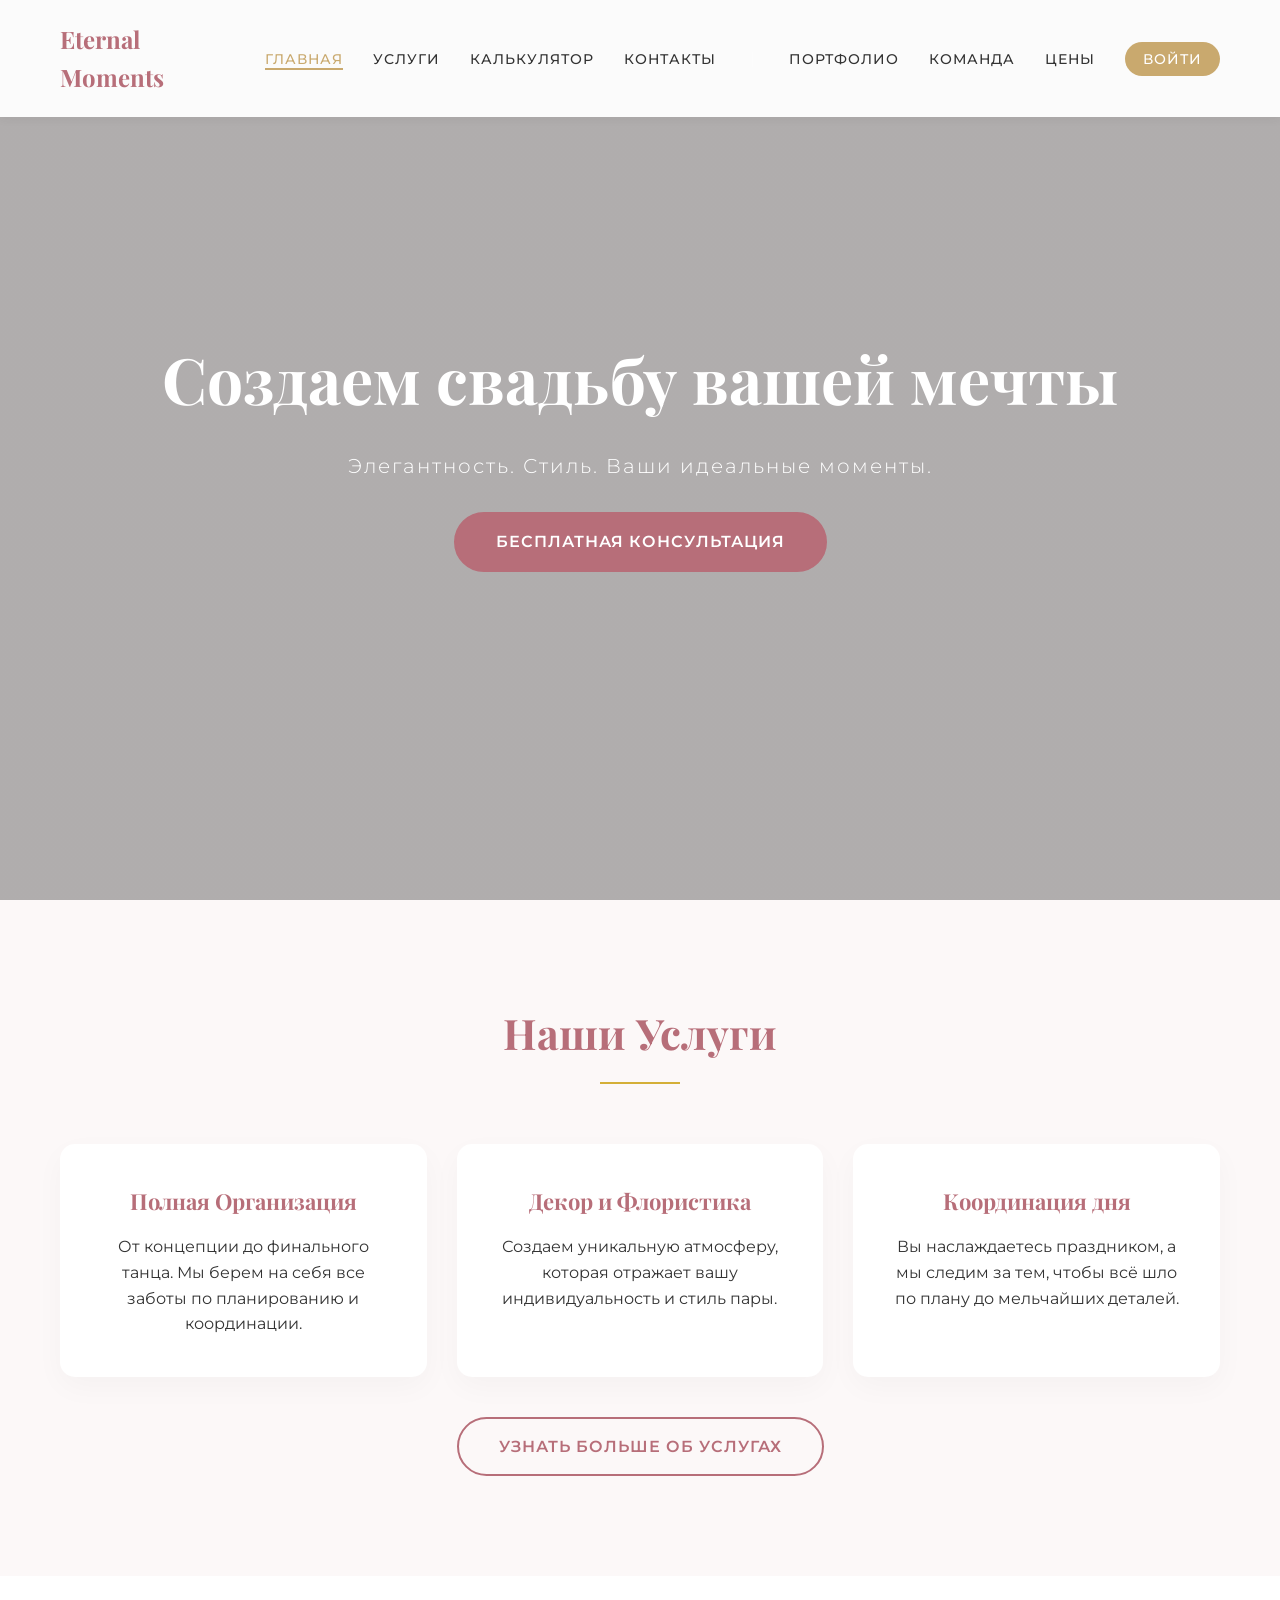
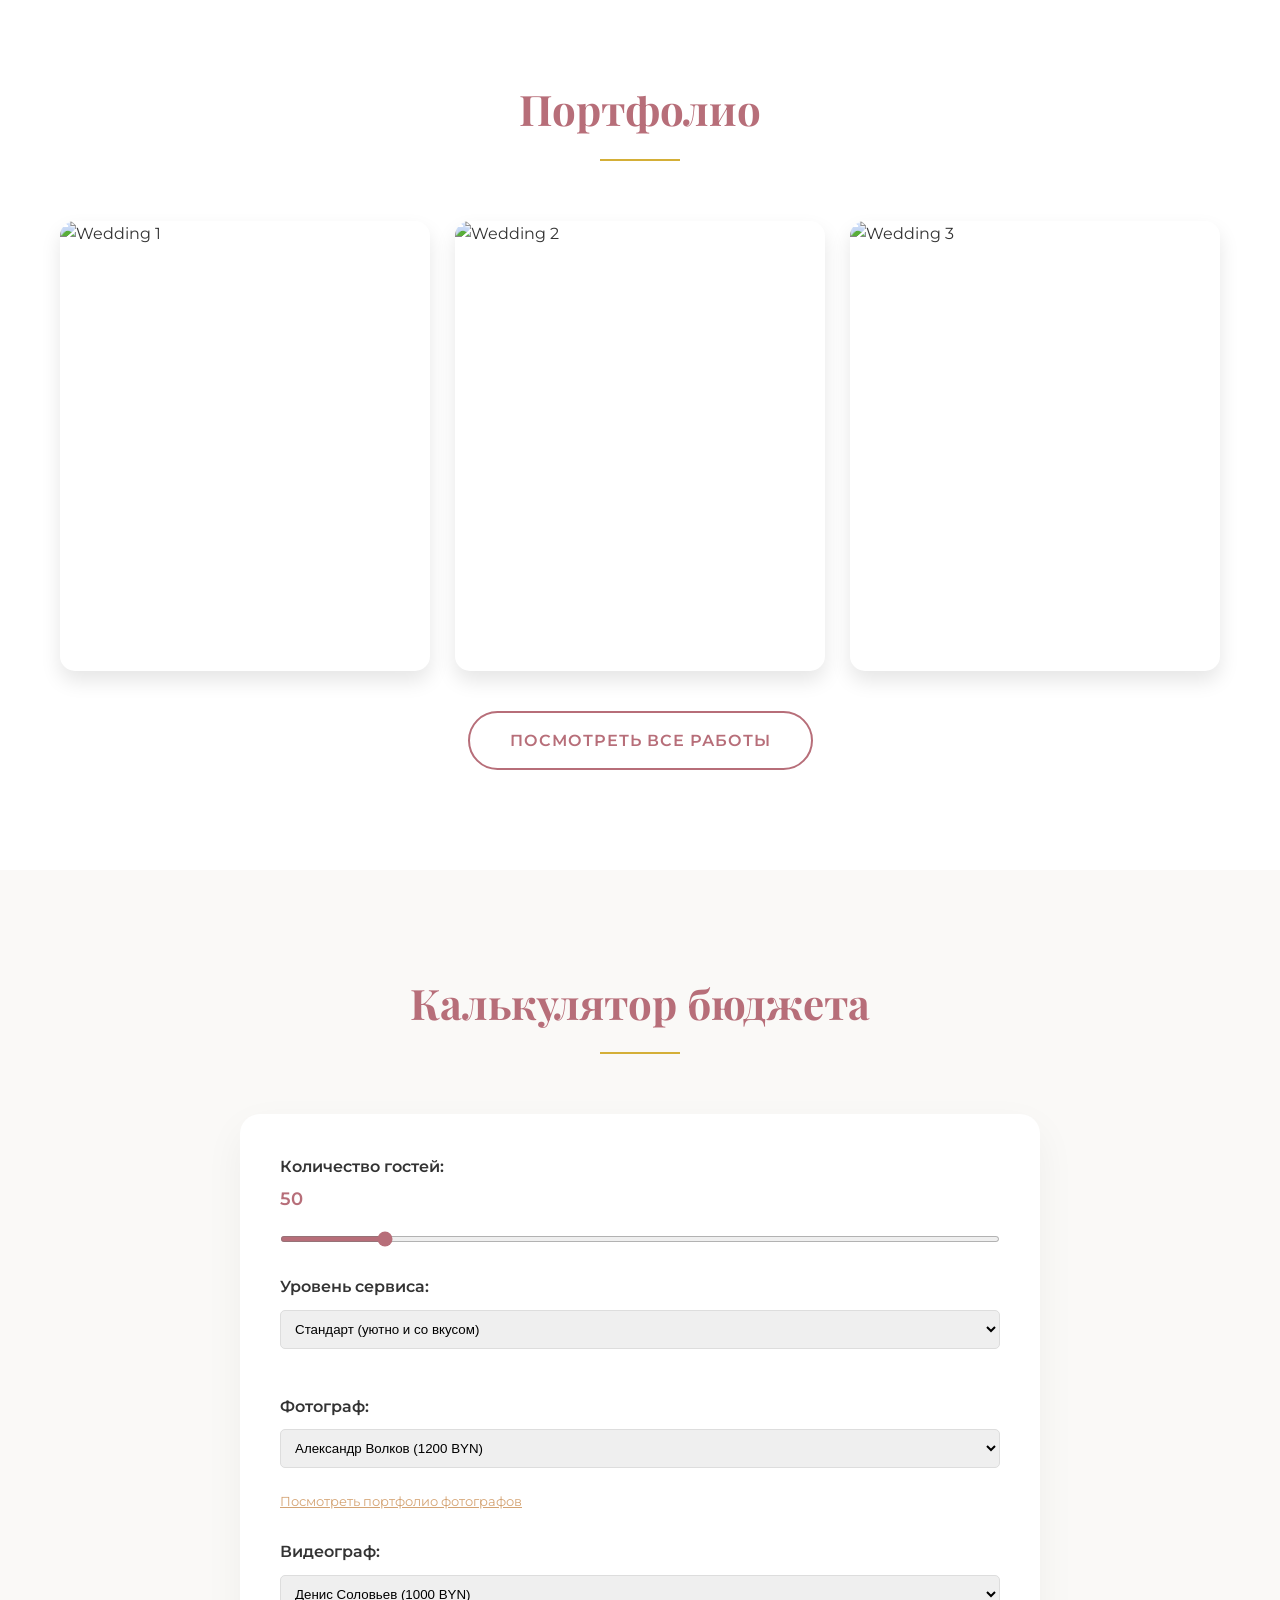
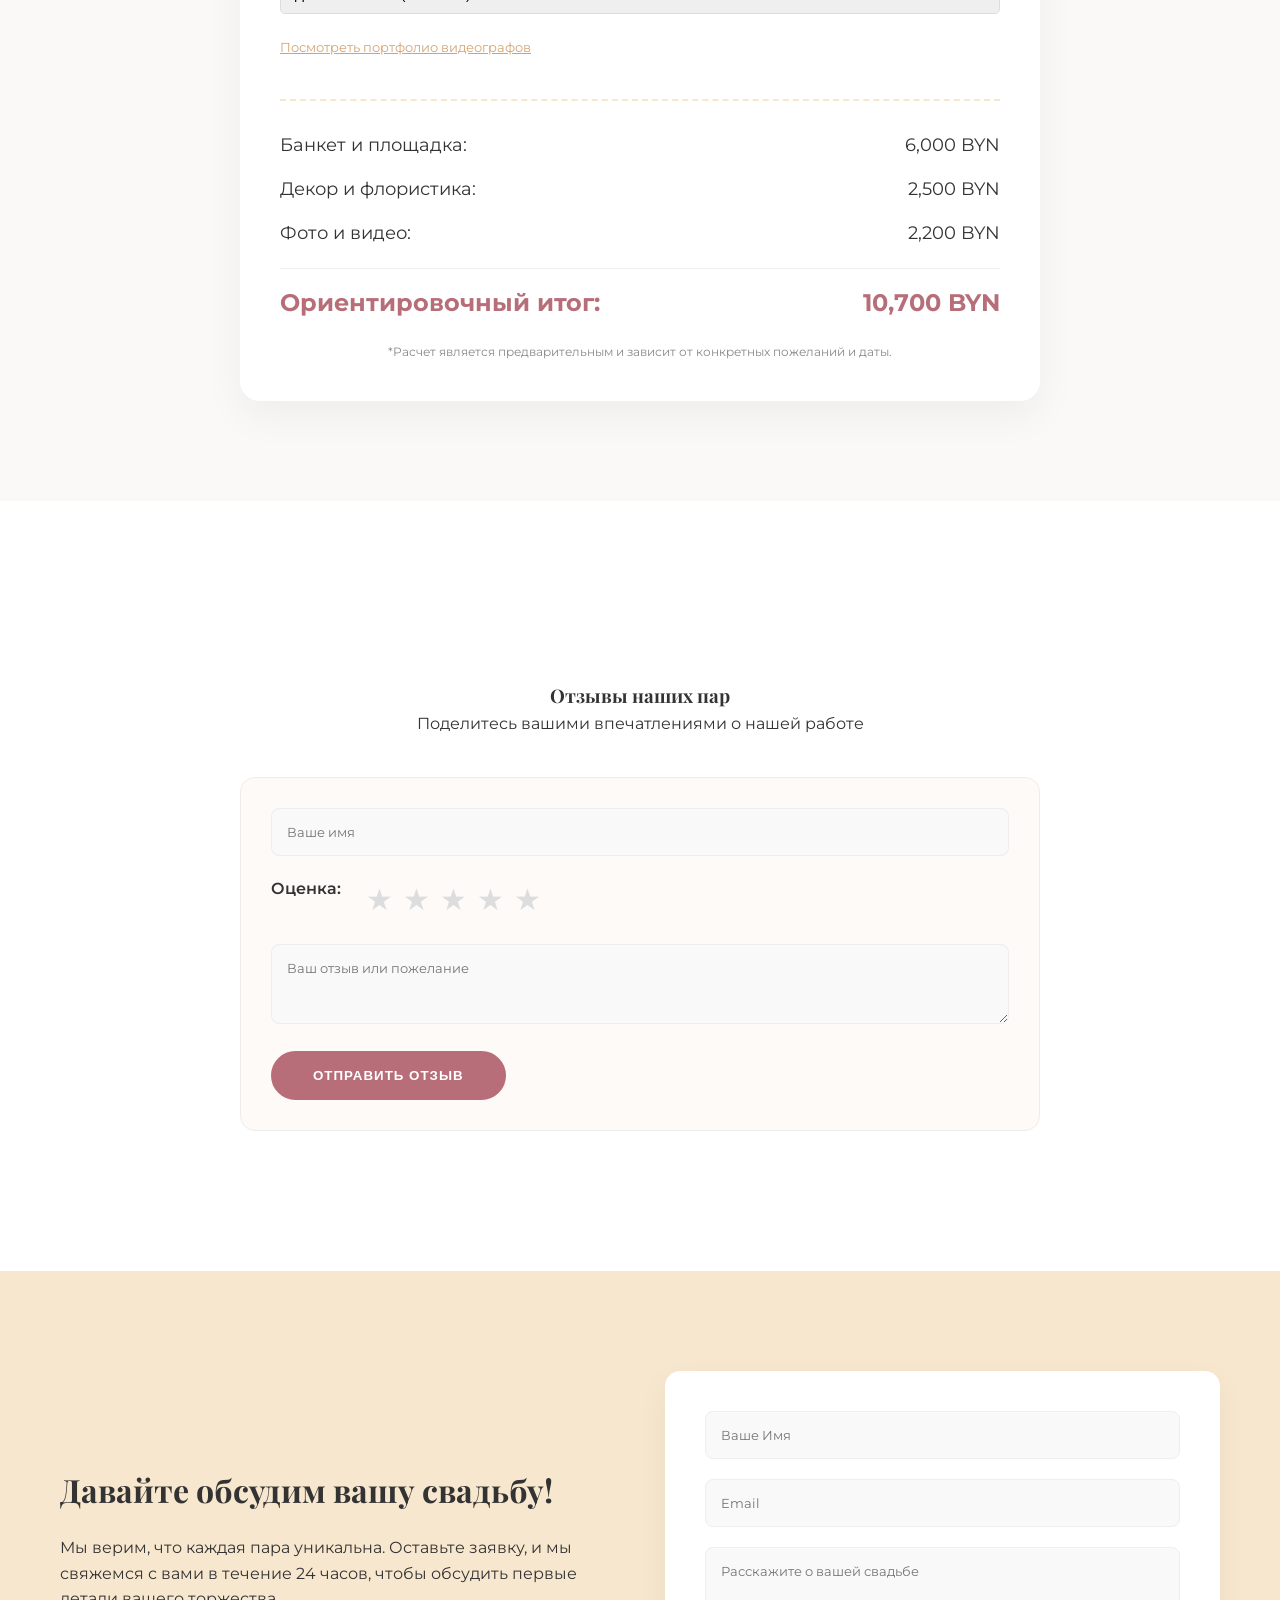
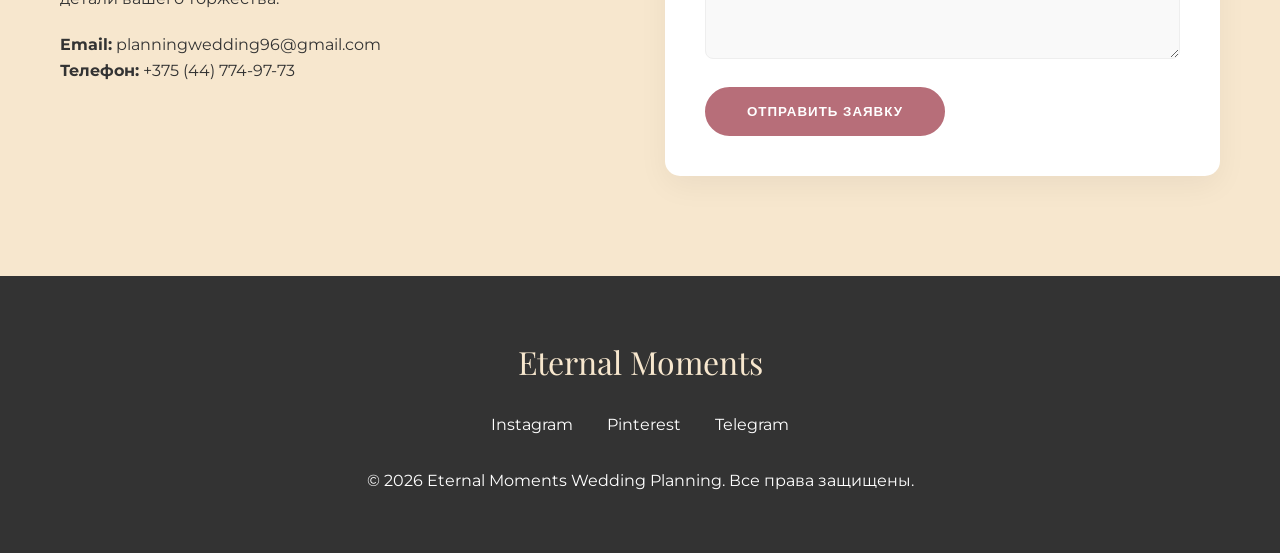
==== commit 40fce522: "profile and admin" ====
--- a/index.html
+++ b/index.html
@@ -46,7 +46,7 @@
                 <li><a href="portfolio.html" class="nav-external">Портфолио</a></li>
                 <li><a href="team.html" class="nav-external">Команда</a></li>
                 <li><a href="pricing.html" class="nav-external">Цены</a></li>
-                <li><a id="auth-entry-link" href="auth.html" class="nav-external">Вход / Регистрация</a></li>
+                <li id="auth-nav"><a href="auth.html" class="nav-btn">Войти</a></li>
             </ul>
         </div>
     </nav>
@@ -554,6 +554,22 @@
         loadComments();
         // Автоматически обновляем отзывы каждые 3 секунды
         setInterval(loadComments, 3000);
+        // Авторизация
+        const user = JSON.parse(localStorage.getItem('user'));
+        const authNav = document.getElementById('auth-nav');
+        if (user && authNav) {
+                const profileLink = user.role === 'admin' ? 'admin.html' : 'profile.html';
+                authNav.innerHTML = `
+                <a href="${profileLink}" style="color:#c9a96e; font-weight:500;">👤 ${user.name}</a>
+                <a href="#" onclick="logout()" style="color:#999; font-size:13px; margin-left:10px;">Выйти</a>
+            `;
+        }
+        function logout() {
+            localStorage.removeItem('token');
+            localStorage.removeItem('user');
+            window.location.reload();
+        }
+
         const backToTop = document.getElementById('back-to-top');
         window.addEventListener('scroll', () => {
             if (window.scrollY > 400) {
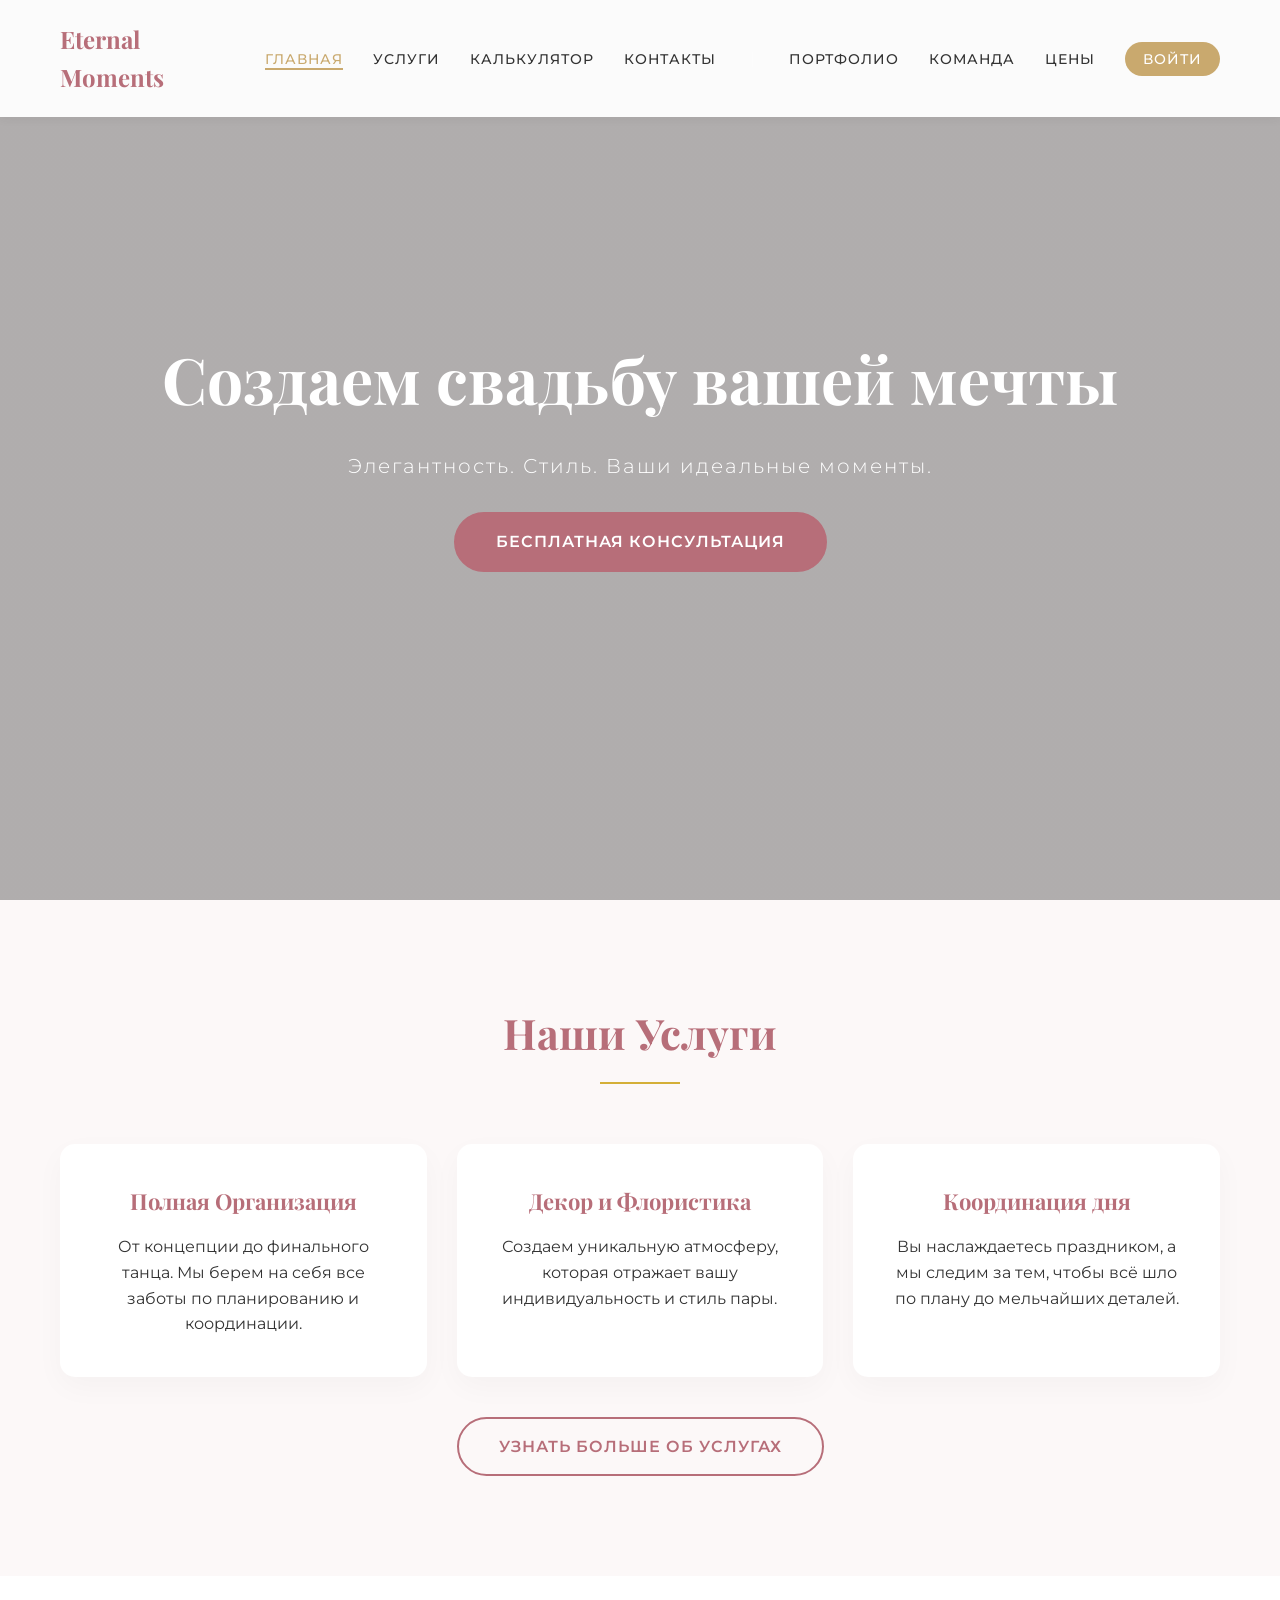
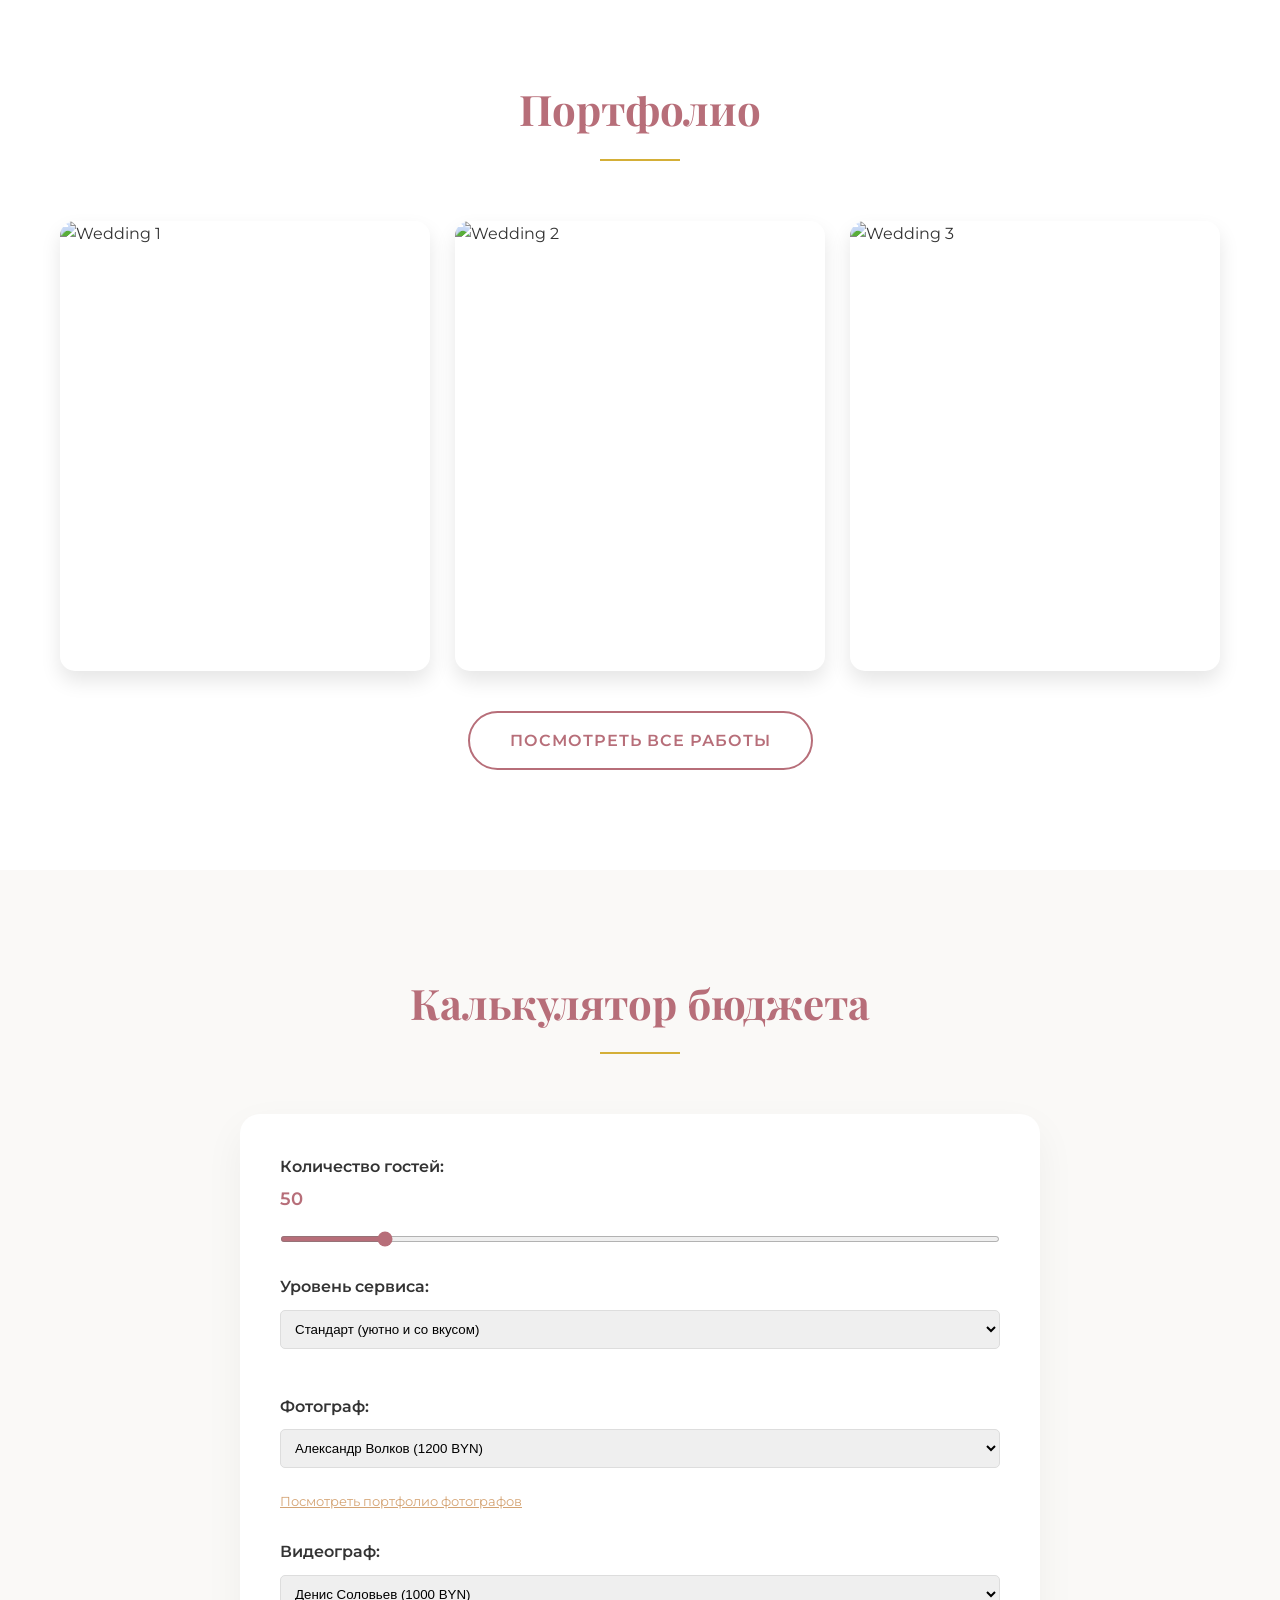
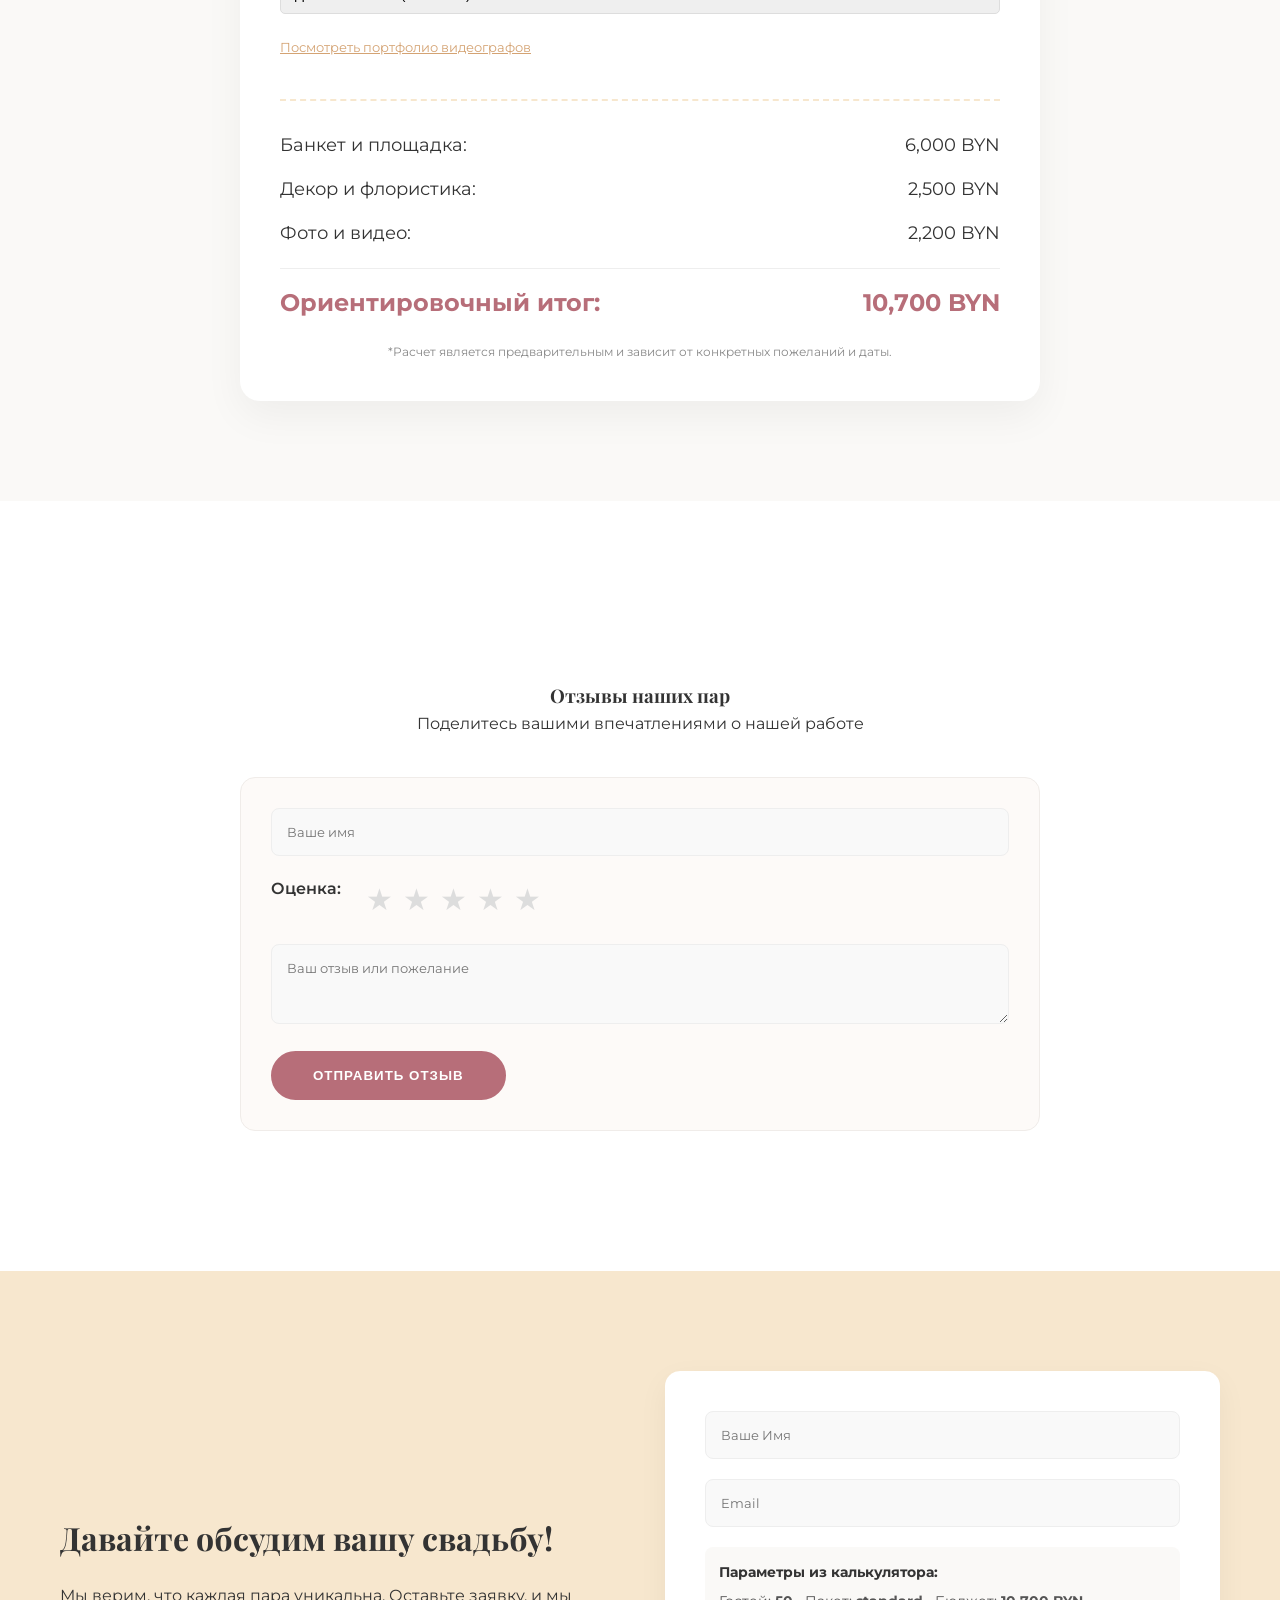
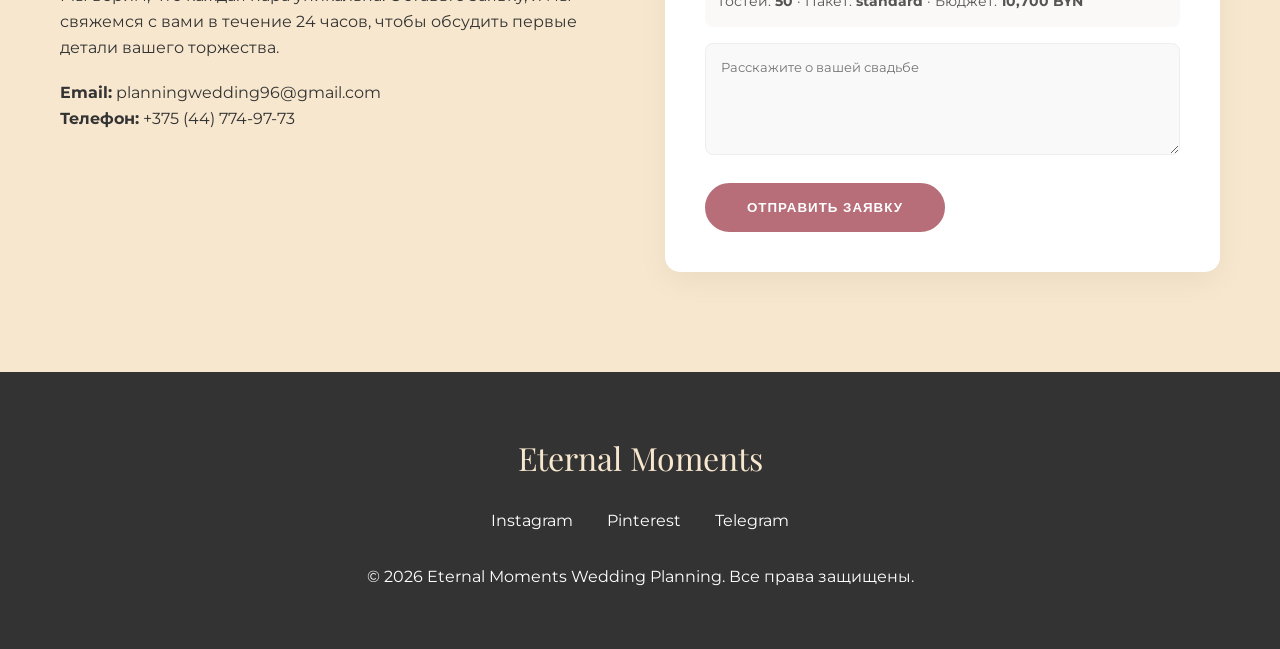
==== commit c4fa1000: "new request" ====
--- a/index.html
+++ b/index.html
@@ -256,6 +256,15 @@
                         <div class="form-group">
                             <input type="email" name="email" placeholder="Email" required>
                         </div>
+                        <div id="calc-summary" style="display:none; background:#faf9f7; border-radius:8px; padding:14px; margin-bottom:16px; font-size:0.9em; color:#555;">
+                            <strong style="color:#333;">Параметры из калькулятора:</strong>
+                            <div id="calc-summary-text" style="margin-top:6px;"></div>
+                        </div>
+                        <input type="hidden" name="guests" id="form-guests">
+                        <input type="hidden" name="package" id="form-package">
+                        <input type="hidden" name="photographer" id="form-photographer">
+                        <input type="hidden" name="videographer" id="form-videographer">
+                        <input type="hidden" name="budget" id="form-budget">
                         <div class="form-group">
                             <textarea name="message" rows="5" placeholder="Расскажите о вашей свадьбе"
                                 required></textarea>
@@ -450,6 +459,26 @@
             resDecor.innerText = decor.toLocaleString() + ' BYN';
             resMedia.innerText = media.toLocaleString() + ' BYN';
             resTotal.innerText = total.toLocaleString() + ' BYN';
+
+            // Обновляем скрытые поля формы
+            const guestsField = document.getElementById('form-guests');
+            const packageField = document.getElementById('form-package');
+            const photographerField = document.getElementById('form-photographer');
+            const videographerField = document.getElementById('form-videographer');
+            const budgetField = document.getElementById('form-budget');
+            if (guestsField) guestsField.value = guests;
+            if (packageField) packageField.value = level;
+            if (photographerField) photographerField.value = photoLevel;
+            if (videographerField) videographerField.value = videoLevel;
+            if (budgetField) budgetField.value = total;
+
+            // Показываем сводку в форме
+            const summary = document.getElementById('calc-summary');
+            const summaryText = document.getElementById('calc-summary-text');
+            if (summary && summaryText) {
+                summary.style.display = 'block';
+                summaryText.innerHTML = `Гостей: <b>${guests}</b> · Пакет: <b>${level}</b> · Бюджет: <b>${total.toLocaleString()} BYN</b>`;
+            }
         };
 
         guestsInput.addEventListener('input', calculate);
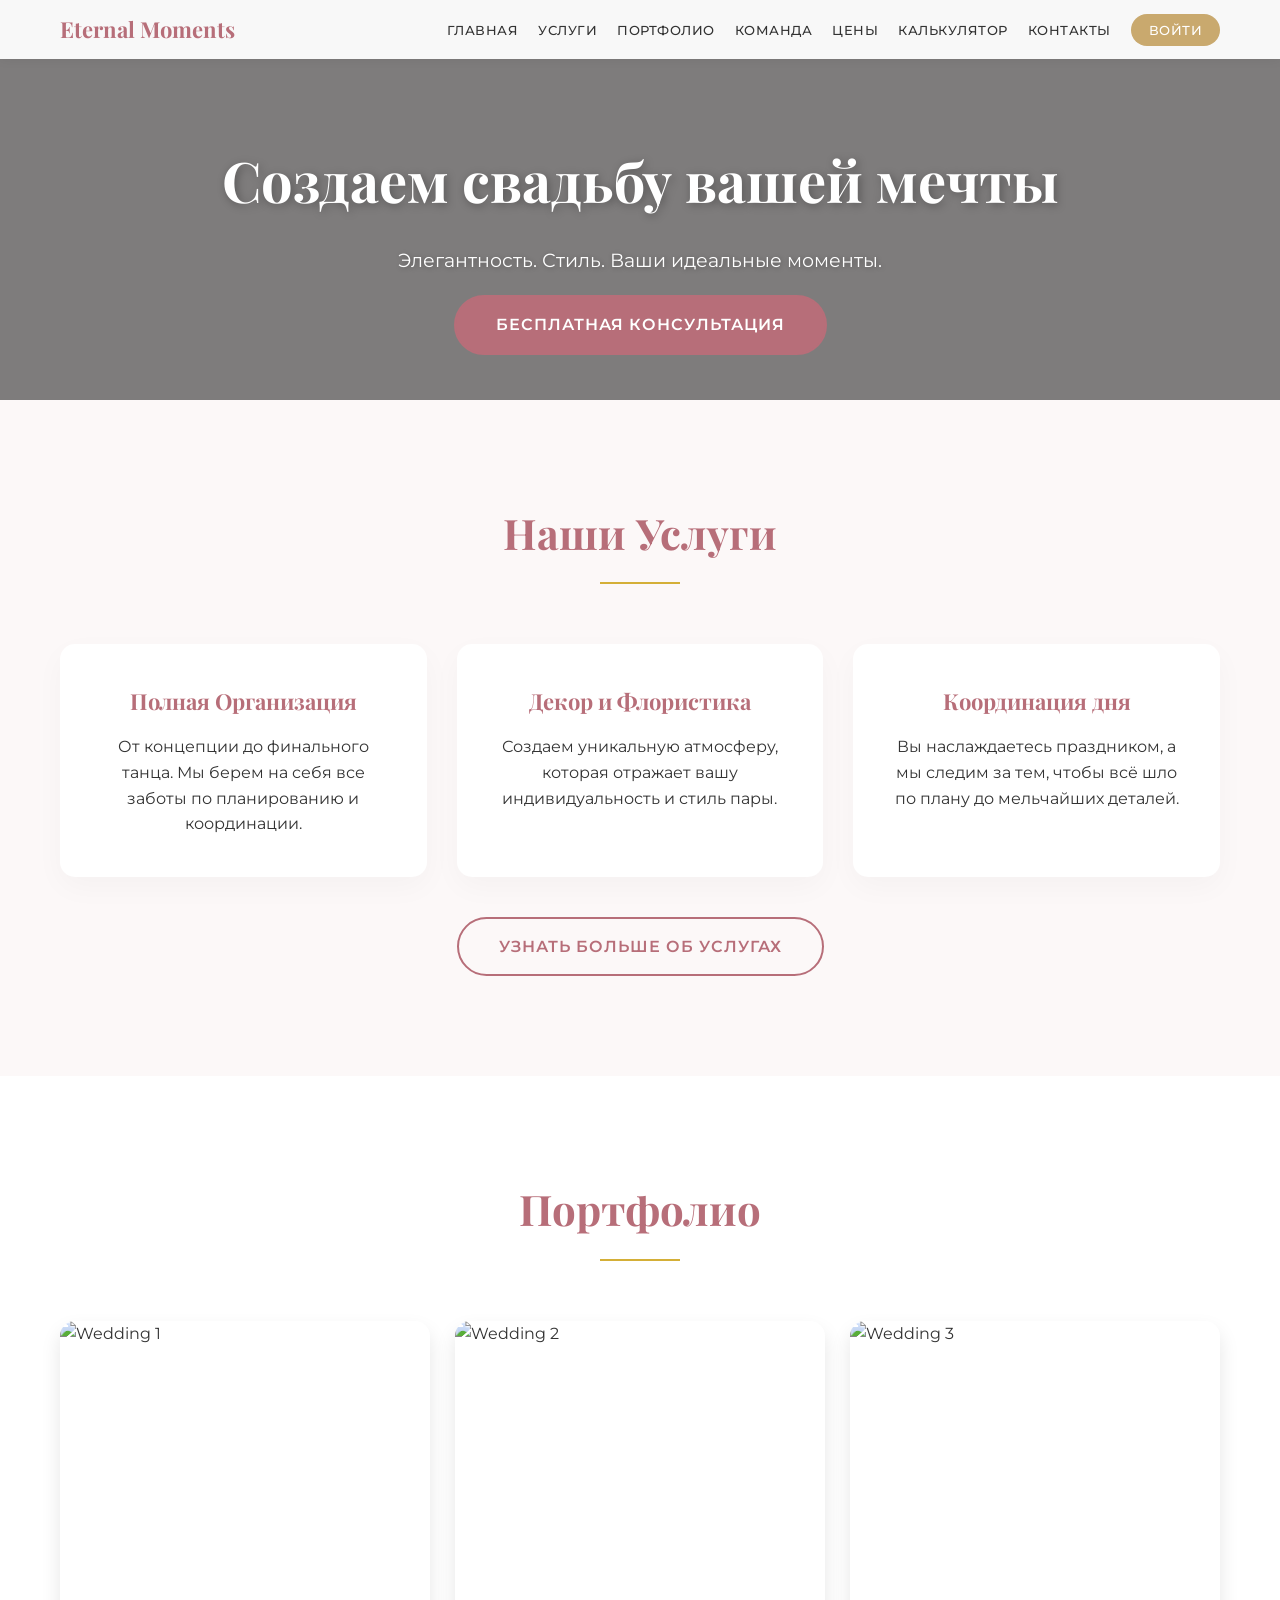
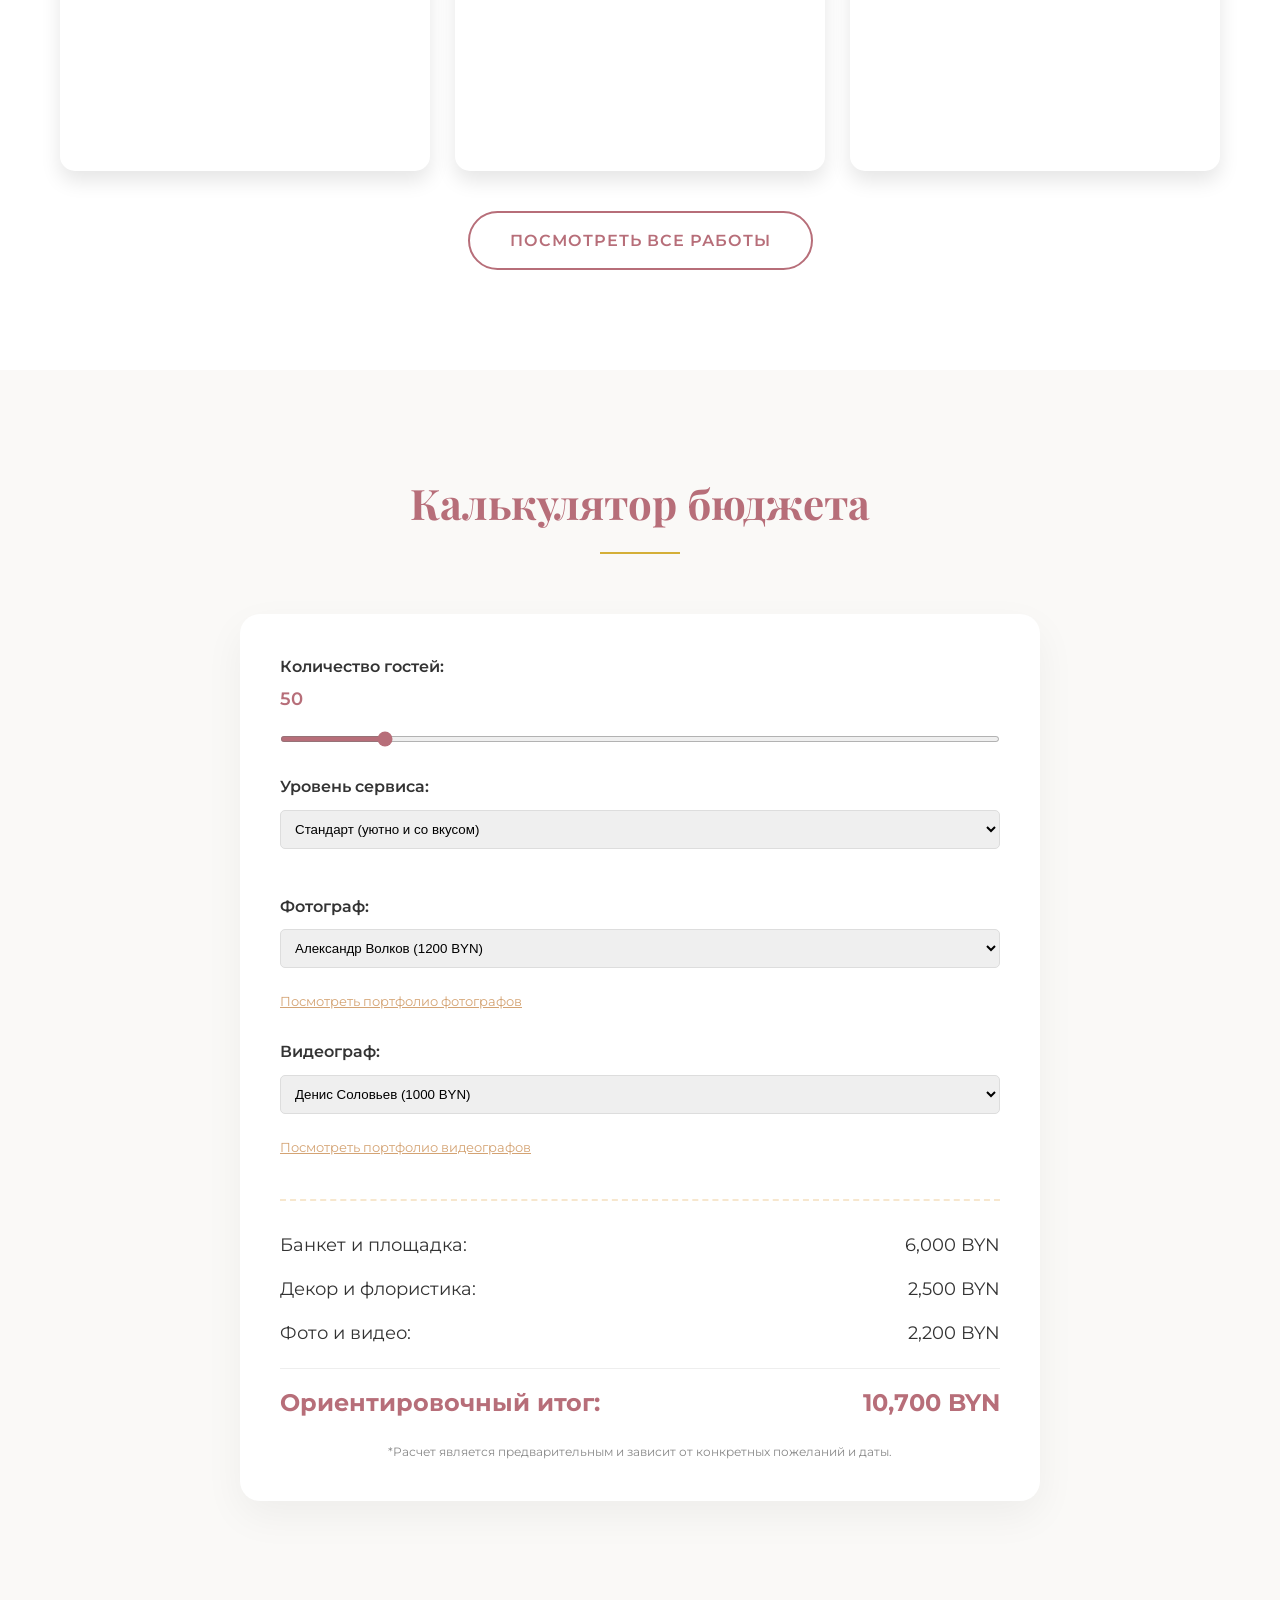
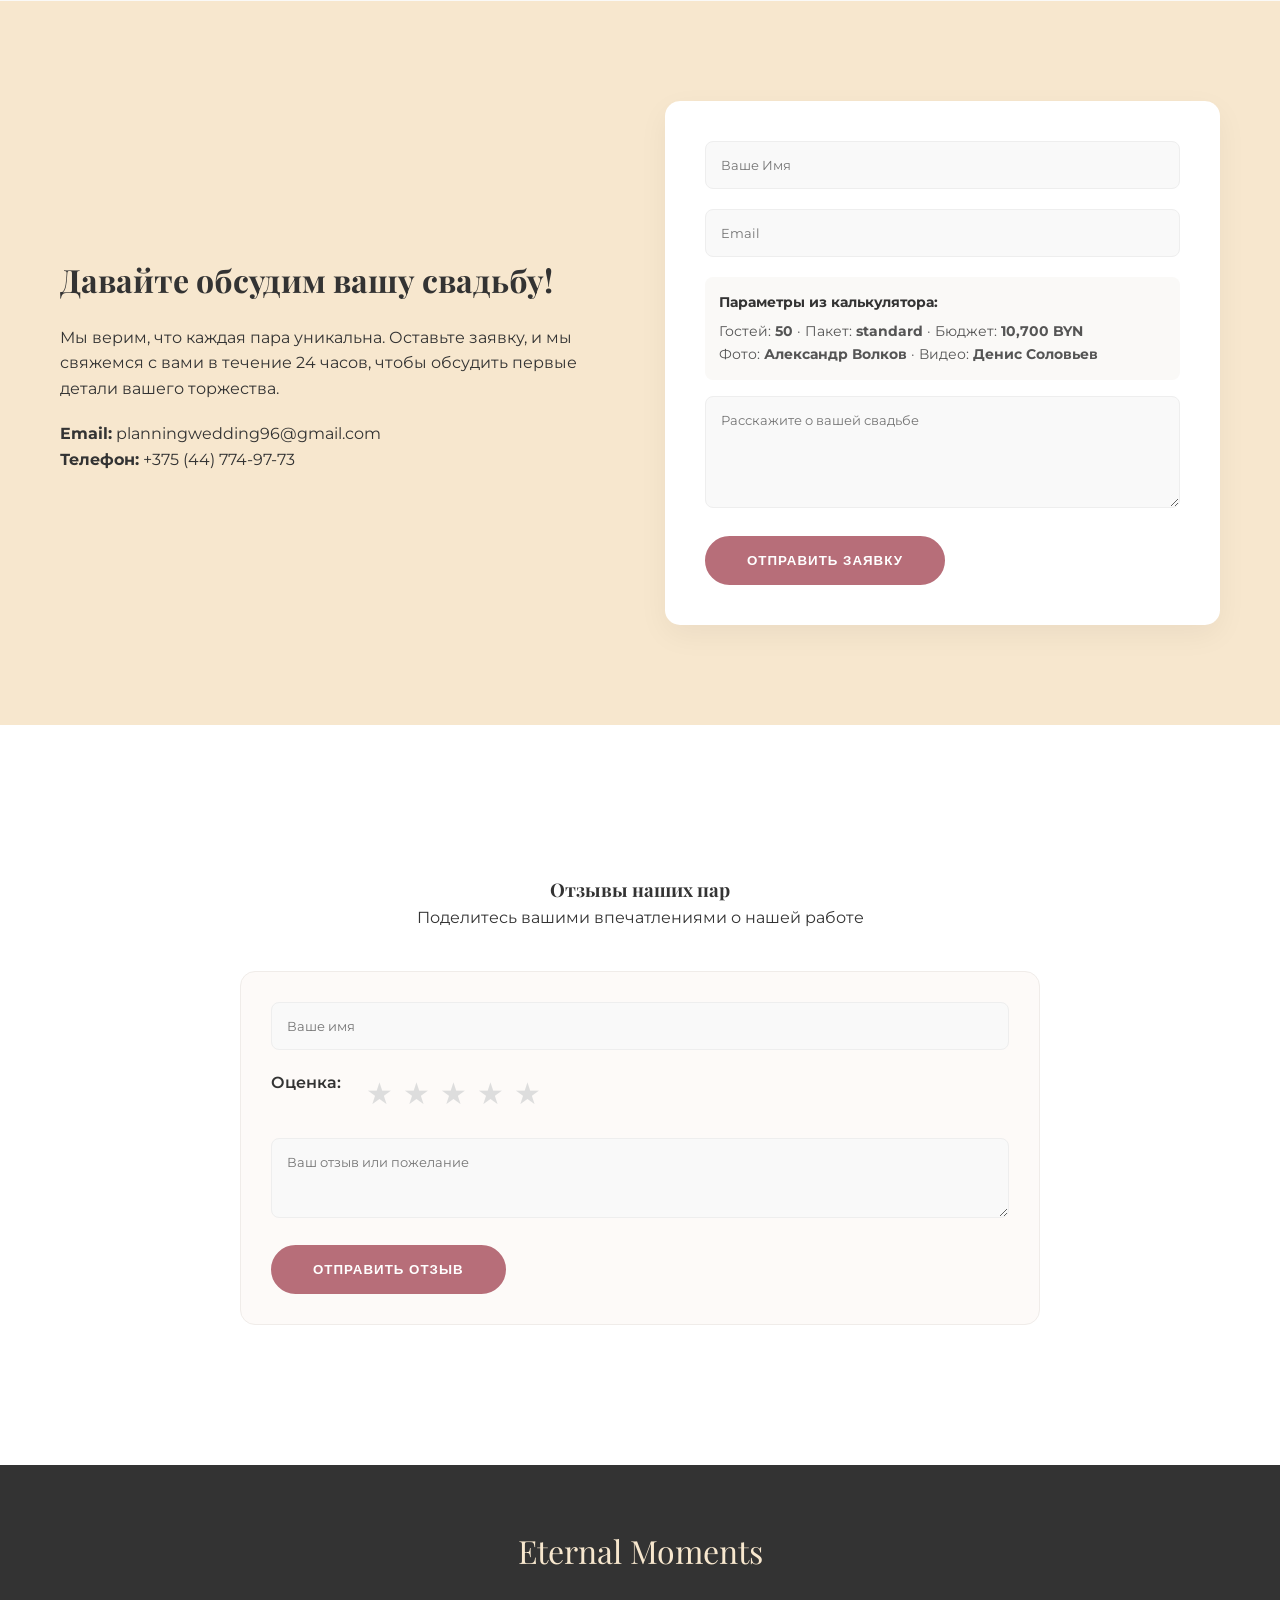
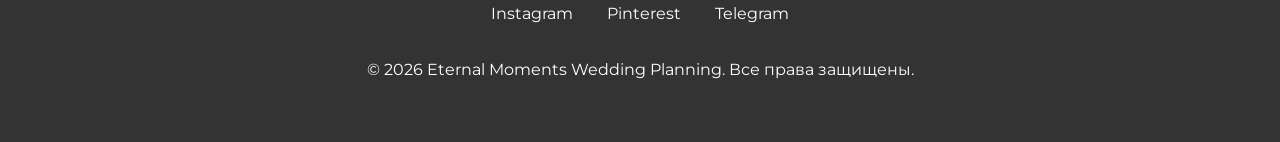
==== commit 3f7d982b: "update 12.05" ====
--- a/index.html
+++ b/index.html
@@ -38,26 +38,25 @@
                 <span></span>
             </div>
             <ul class="nav-links">
-                <li><a href="#home">Главная</a></li>
-                <li><a href="#services">Услуги</a></li>
-                <li><a href="#calculator">Калькулятор</a></li>
-                <li><a href="#contact">Контакты</a></li>
-                <li class="nav-divider">|</li>
-                <li><a href="portfolio.html" class="nav-external">Портфолио</a></li>
-                <li><a href="team.html" class="nav-external">Команда</a></li>
-                <li><a href="pricing.html" class="nav-external">Цены</a></li>
+                <li><a href="index.html#home">Главная</a></li>
+                <li><a href="index.html#services">Услуги</a></li>
+                <li><a href="portfolio.html">Портфолио</a></li>
+                <li><a href="team.html">Команда</a></li>
+                <li><a href="pricing.html">Цены</a></li>
+                <li><a href="index.html#calculator">Калькулятор</a></li>
+                <li><a href="index.html#contact">Контакты</a></li>
                 <li id="auth-nav"><a href="auth.html" class="nav-btn">Войти</a></li>
             </ul>
         </div>
     </nav>
 
-    <section id="home" class="hero" style="height: 100vh;">
-        <div class="hero-content">
-            <h1>Создаем свадьбу вашей мечты</h1>
-            <p>Элегантность. Стиль. Ваши идеальные моменты.</p>
-            <a href="#contact" class="btn">Бесплатная консультация</a>
-        </div>
-    </section>
+    <header class="page-header" style="background: linear-gradient(rgba(0,0,0,0.5), rgba(0,0,0,0.5)), url('https://images.unsplash.com/photo-1511795409834-ef04bbd61622?ixlib=rb-1.2.1&auto=format&fit=crop&w=1920&q=80'); background-size: cover; background-position: center; height: 400px; display: flex; align-items: center; justify-content: center; color: white; text-align: center;">
+        <div class="container">
+            <h1 style="font-family: 'Playfair Display', serif; font-size: 3.5rem; margin-bottom: 20px; text-shadow: 2px 2px 10px rgba(0,0,0,0.3); color: #ffffff;">Создаем свадьбу вашей мечты</h1>
+            <p style="font-size: 1.2rem; max-width: 600px; margin: 0 auto; text-shadow: 1px 1px 5px rgba(0,0,0,0.3);">Элегантность. Стиль. Ваши идеальные моменты.</p>
+            <a href="#contact" class="btn" style="margin-top: 20px;">Бесплатная консультация</a>
+        </div>
+    </header>
 
     <section id="services" class="reveal">
         <div class="container">
@@ -155,9 +154,9 @@
                     <select id="photographer" class="form-group"
                         style="width: 100%; padding: 10px; border-radius: 5px; border: 1px solid #ddd;">
                         <option value="none">Не нужен</option>
-                        <option value="dmitry">Дмитрий Морозов (600 BYN)</option>
-                        <option value="alex" selected>Александр Волков (1200 BYN)</option>
-                        <option value="maria">Мария Соколова (2500 BYN)</option>
+                        <option value="Дмитрий Морозов">Дмитрий Морозов (600 BYN)</option>
+                        <option value="Александр Волков" selected>Александр Волков (1200 BYN)</option>
+                        <option value="Мария Соколова">Мария Соколова (2500 BYN)</option>
                     </select>
                     <small><a href="team.html" style="color: #d4a373;">Посмотреть портфолио фотографов</a></small>
                 </div>
@@ -166,9 +165,9 @@
                     <select id="videographer" class="form-group"
                         style="width: 100%; padding: 10px; border-radius: 5px; border: 1px solid #ddd;">
                         <option value="none">Не нужен</option>
-                        <option value="max">Максим Орлов (700 BYN)</option>
-                        <option value="denis" selected>Денис Соловьев (1000 BYN)</option>
-                        <option value="artem">Артем Козлов (2200 BYN)</option>
+                        <option value="Максим Орлов">Максим Орлов (700 BYN)</option>
+                        <option value="Денис Соловьев" selected>Денис Соловьев (1000 BYN)</option>
+                        <option value="Артем Козлов">Артем Козлов (2200 BYN)</option>
                     </select>
                     <small><a href="team.html" style="color: #d4a373;">Посмотреть портфолио видеографов</a></small>
                 </div>
@@ -192,47 +191,6 @@
                     <p class="calc-disclaimer">*Расчет является предварительным и зависит от конкретных пожеланий и
                         даты.</p>
                 </div>
-            </div>
-        </div>
-    </section>
-
-    <section id="reviews" class="reveal" style="background-color: #fff;">
-        <div class="container">
-            <div class="comments-container reveal">
-                <div class="section-title" style="margin-top: 80px; margin-bottom: 40px;">
-                    <h3>Отзывы наших пар</h3>
-                    <p>Поделитесь вашими впечатлениями о нашей работе</p>
-                </div>
-
-                <div class="comment-form">
-                    <form id="comment-form">
-                        <div class="form-group">
-                            <input type="text" name="name" id="comment-name" placeholder="Ваше имя" required>
-                        </div>
-                        <div class="rating-group">
-                            <input type="radio" name="rating" id="star5" value="5" required><label for="star5">★</label>
-                            <input type="radio" name="rating" id="star4" value="4"><label for="star4">★</label>
-                            <input type="radio" name="rating" id="star3" value="3"><label for="star3">★</label>
-                            <input type="radio" name="rating" id="star2" value="2"><label for="star2">★</label>
-                            <input type="radio" name="rating" id="star1" value="1"><label for="star1">★</label>
-                            <span style="margin-right: 15px; font-weight: 600;">Оценка:</span>
-                        </div>
-                        <div class="form-group">
-                            <textarea name="message" id="comment-text" rows="3" placeholder="Ваш отзыв или пожелание"
-                                required></textarea>
-                        </div>
-                        <button type="submit" class="btn">Отправить отзыв</button>
-                    </form>
-                    <div id="comment-status"
-                        style="display: none; margin-top: 20px; padding: 15px; border-radius: 5px; text-align: center;">
-                    </div>
-                </div>
-
-                <div id="comments-list" class="comments-list">
-                    <!-- Сюда будут подгружаться только одобренные комментарии -->
-                </div>
-
-
             </div>
         </div>
     </section>
@@ -275,6 +233,47 @@
                         style="display: none; margin-top: 20px; padding: 15px; border-radius: 5px; text-align: center;">
                     </div>
                 </div>
+            </div>
+        </div>
+    </section>
+
+    <section id="reviews" class="reveal" style="background-color: #fff;">
+        <div class="container">
+            <div class="comments-container reveal">
+                <div class="section-title" style="margin-top: 20px; margin-bottom: 40px;">
+                    <h3>Отзывы наших пар</h3>
+                    <p>Поделитесь вашими впечатлениями о нашей работе</p>
+                </div>
+
+                <div class="comment-form">
+                    <form id="comment-form">
+                        <div class="form-group">
+                            <input type="text" name="name" id="comment-name" placeholder="Ваше имя" required>
+                        </div>
+                        <div class="rating-group">
+                            <input type="radio" name="rating" id="star5" value="5" required><label for="star5">★</label>
+                            <input type="radio" name="rating" id="star4" value="4"><label for="star4">★</label>
+                            <input type="radio" name="rating" id="star3" value="3"><label for="star3">★</label>
+                            <input type="radio" name="rating" id="star2" value="2"><label for="star2">★</label>
+                            <input type="radio" name="rating" id="star1" value="1"><label for="star1">★</label>
+                            <span style="margin-right: 15px; font-weight: 600;">Оценка:</span>
+                        </div>
+                        <div class="form-group">
+                            <textarea name="message" id="comment-text" rows="3" placeholder="Ваш отзыв или пожелание"
+                                required></textarea>
+                        </div>
+                        <button type="submit" class="btn">Отправить отзыв</button>
+                    </form>
+                    <div id="comment-status"
+                        style="display: none; margin-top: 20px; padding: 15px; border-radius: 5px; text-align: center;">
+                    </div>
+                </div>
+
+                <div id="comments-list" class="comments-list">
+                    <!-- Сюда будут подгружаться только одобренные комментарии -->
+                </div>
+
+
             </div>
         </div>
     </section>
@@ -437,22 +436,22 @@
             // Цены фотографов
             const photoPrices = {
                 'none': 0,
-                'dmitry': 600,
-                'alex': 1200,
-                'maria': 2500
+                'Дмитрий Морозов': 600,
+                'Александр Волков': 1200,
+                'Мария Соколова': 2500
             };
 
             // Цены видеографов
             const videoPrices = {
                 'none': 0,
-                'max': 700,
-                'denis': 1000,
-                'artem': 2200
+                'Максим Орлов': 700,
+                'Денис Соловьев': 1000,
+                'Артем Козлов': 2200
             };
 
             const banquet = guests * guestPrice;
             const decor = decorBase + (guests * 20);
-            const media = photoPrices[photoLevel] + videoPrices[videoLevel];
+            const media = (photoPrices[photoLevel] || 0) + (videoPrices[videoLevel] || 0);
             const total = banquet + decor + media;
 
             resBanquet.innerText = banquet.toLocaleString() + ' BYN';
@@ -468,8 +467,8 @@
             const budgetField = document.getElementById('form-budget');
             if (guestsField) guestsField.value = guests;
             if (packageField) packageField.value = level;
-            if (photographerField) photographerField.value = photoLevel;
-            if (videographerField) videographerField.value = videoLevel;
+            if (photographerField) photographerField.value = photoLevel === 'none' ? 'Не нужен' : photoLevel;
+            if (videographerField) videographerField.value = videoLevel === 'none' ? 'Не нужен' : videoLevel;
             if (budgetField) budgetField.value = total;
 
             // Показываем сводку в форме
@@ -477,7 +476,9 @@
             const summaryText = document.getElementById('calc-summary-text');
             if (summary && summaryText) {
                 summary.style.display = 'block';
-                summaryText.innerHTML = `Гостей: <b>${guests}</b> · Пакет: <b>${level}</b> · Бюджет: <b>${total.toLocaleString()} BYN</b>`;
+                const pName = photoLevel === 'none' ? 'Не нужен' : photoLevel;
+                const vName = videoLevel === 'none' ? 'Не нужен' : videoLevel;
+                summaryText.innerHTML = `Гостей: <b>${guests}</b> · Пакет: <b>${level}</b> · Бюджет: <b>${total.toLocaleString()} BYN</b><br>Фото: <b>${pName}</b> · Видео: <b>${vName}</b>`;
             }
         };
 
@@ -587,10 +588,9 @@
         const user = JSON.parse(localStorage.getItem('user'));
         const authNav = document.getElementById('auth-nav');
         if (user && authNav) {
-                const profileLink = user.role === 'admin' ? 'admin.html' : 'profile.html';
-                authNav.innerHTML = `
-                <a href="${profileLink}" style="color:#c9a96e; font-weight:500;">👤 ${user.name}</a>
-                <a href="#" onclick="logout()" style="color:#999; font-size:13px; margin-left:10px;">Выйти</a>
+            const profileLink = user.role === 'admin' ? 'admin.html' : 'profile.html';
+            authNav.innerHTML = `
+                <a href="${profileLink}" style="color:#c9a96e; font-weight:500;">👤 Привет, ${user.name}!</a>
             `;
         }
         function logout() {
--- a/styles.css
+++ b/styles.css
@@ -42,7 +42,7 @@
 /* Navigation */
 nav {
     background: rgba(255, 255, 255, 0.95);
-    padding: 20px 0;
+    padding: 12px 0;
     position: fixed;
     width: 100%;
     top: 0;
@@ -54,22 +54,27 @@
     display: flex;
     justify-content: space-between;
     align-items: center;
+    flex-wrap: nowrap;
 }
 
 .nav-logo {
-    font-size: 24px;
+    font-size: 22px;
     font-weight: 700;
     color: var(--primary-color);
     text-decoration: none;
+    white-space: nowrap;
 }
 
 .nav-links {
     display: flex;
     list-style: none;
+    align-items: center;
+    flex-wrap: nowrap;
 }
 
 .nav-links li {
-    margin-left: 30px;
+    margin-left: 20px;
+    white-space: nowrap;
 }
 
 .nav-links a {
@@ -77,9 +82,9 @@
     color: var(--text-dark);
     font-weight: 500;
     transition: color 0.3s;
-    font-size: 14px;
+    font-size: 13px;
     text-transform: uppercase;
-    letter-spacing: 1px;
+    letter-spacing: 0.5px;
 }
 
 .nav-links a:hover {
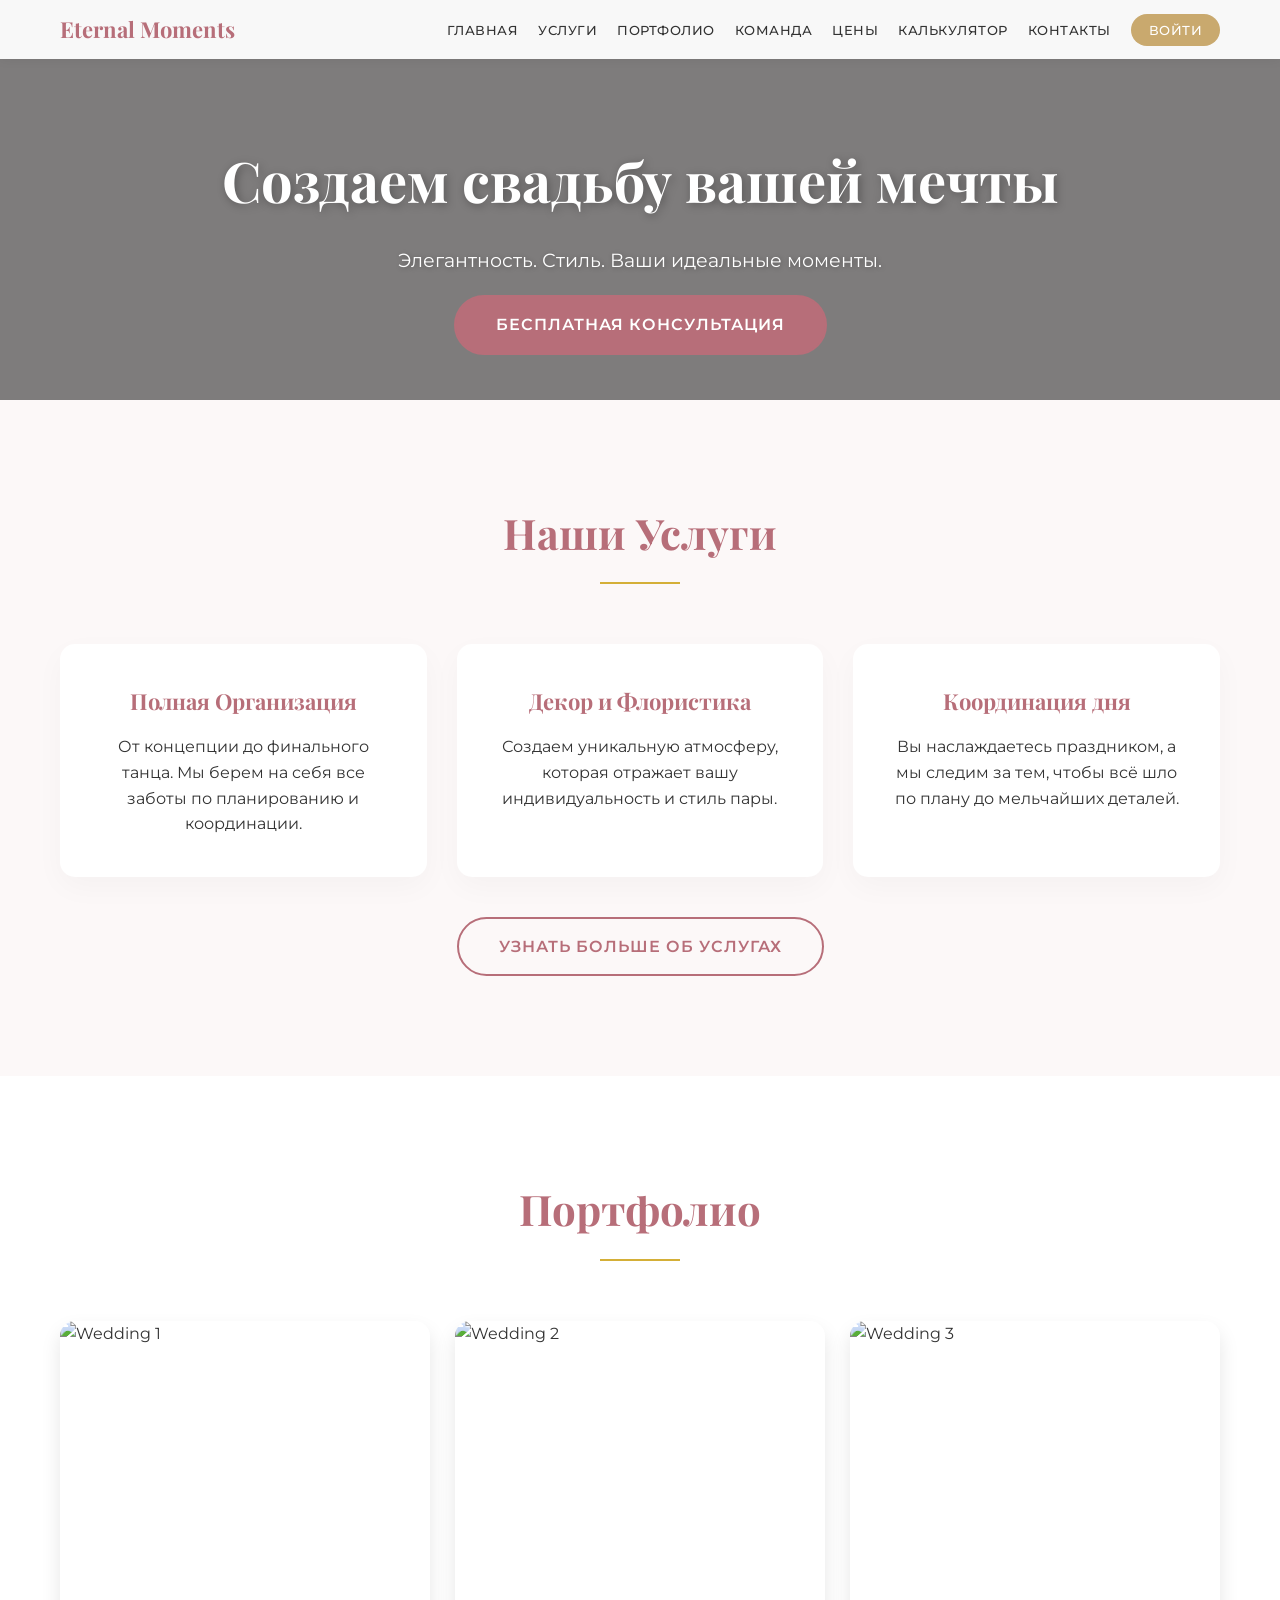
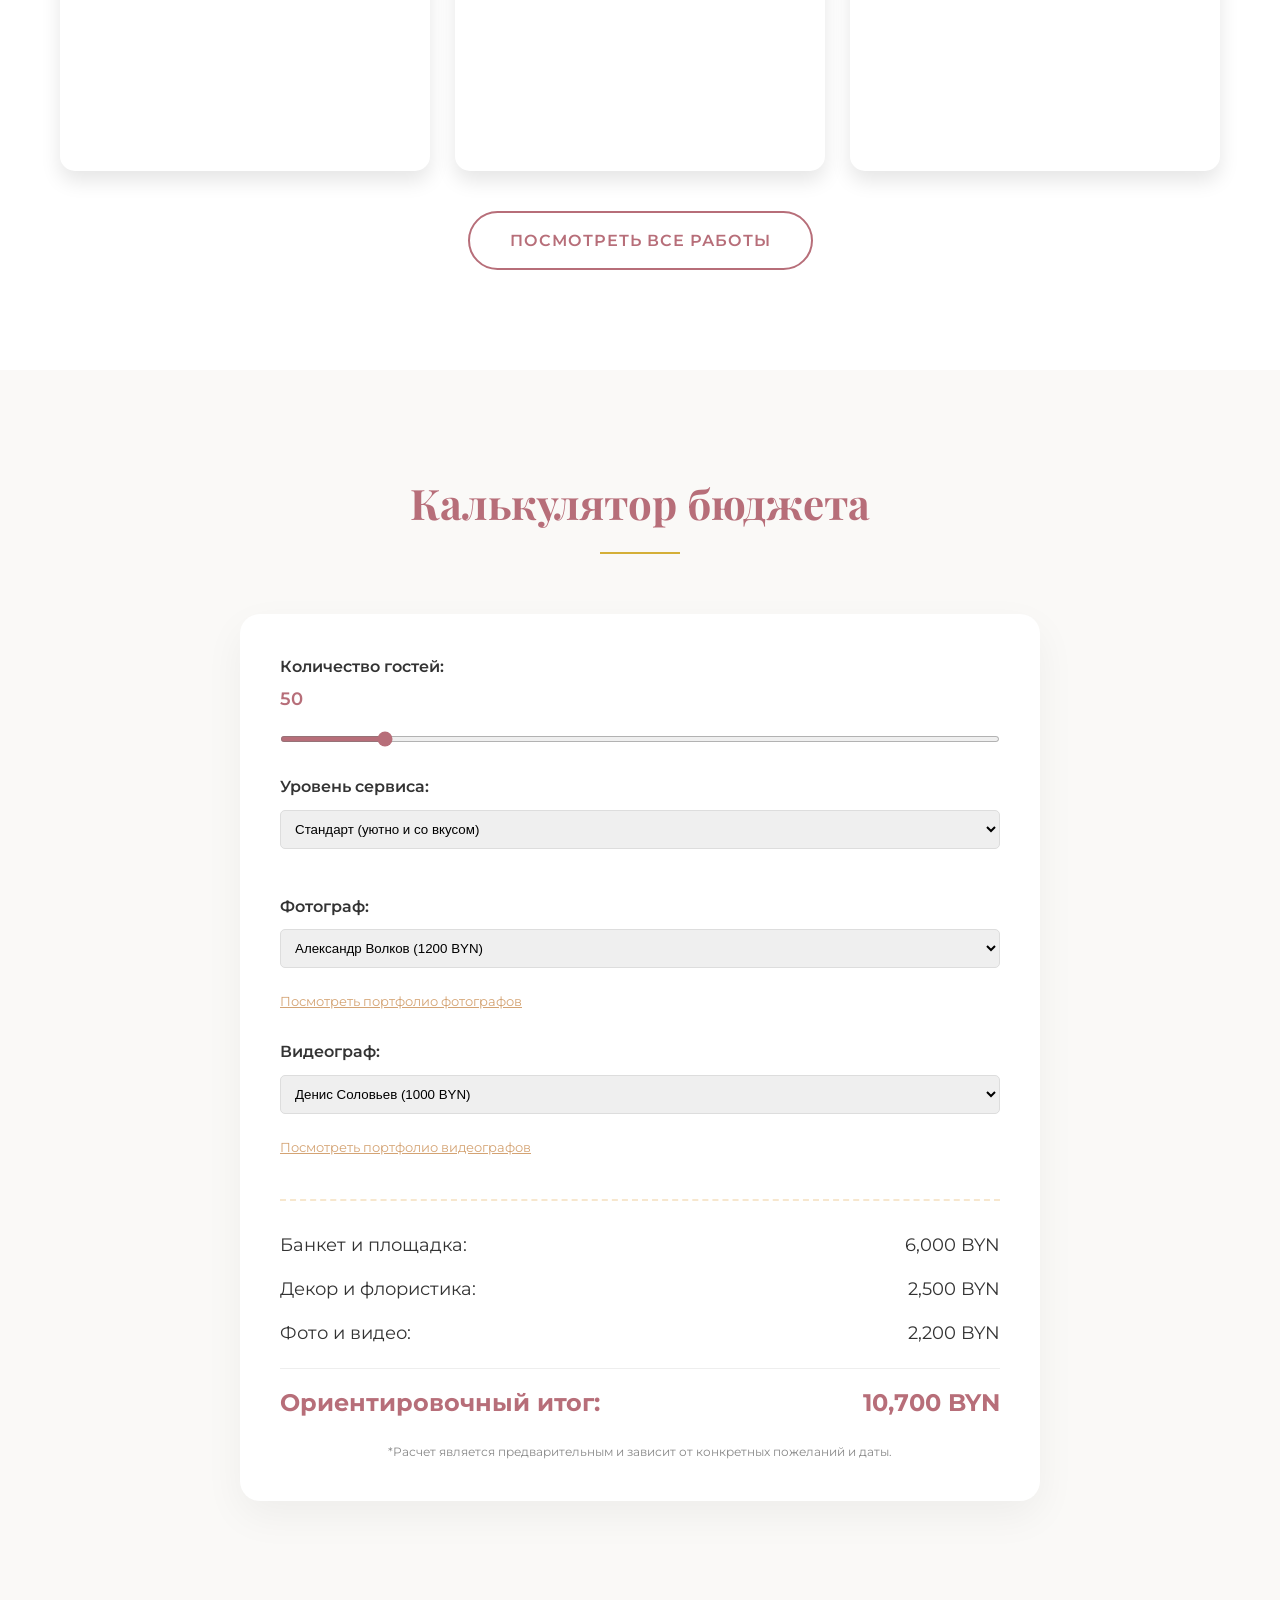
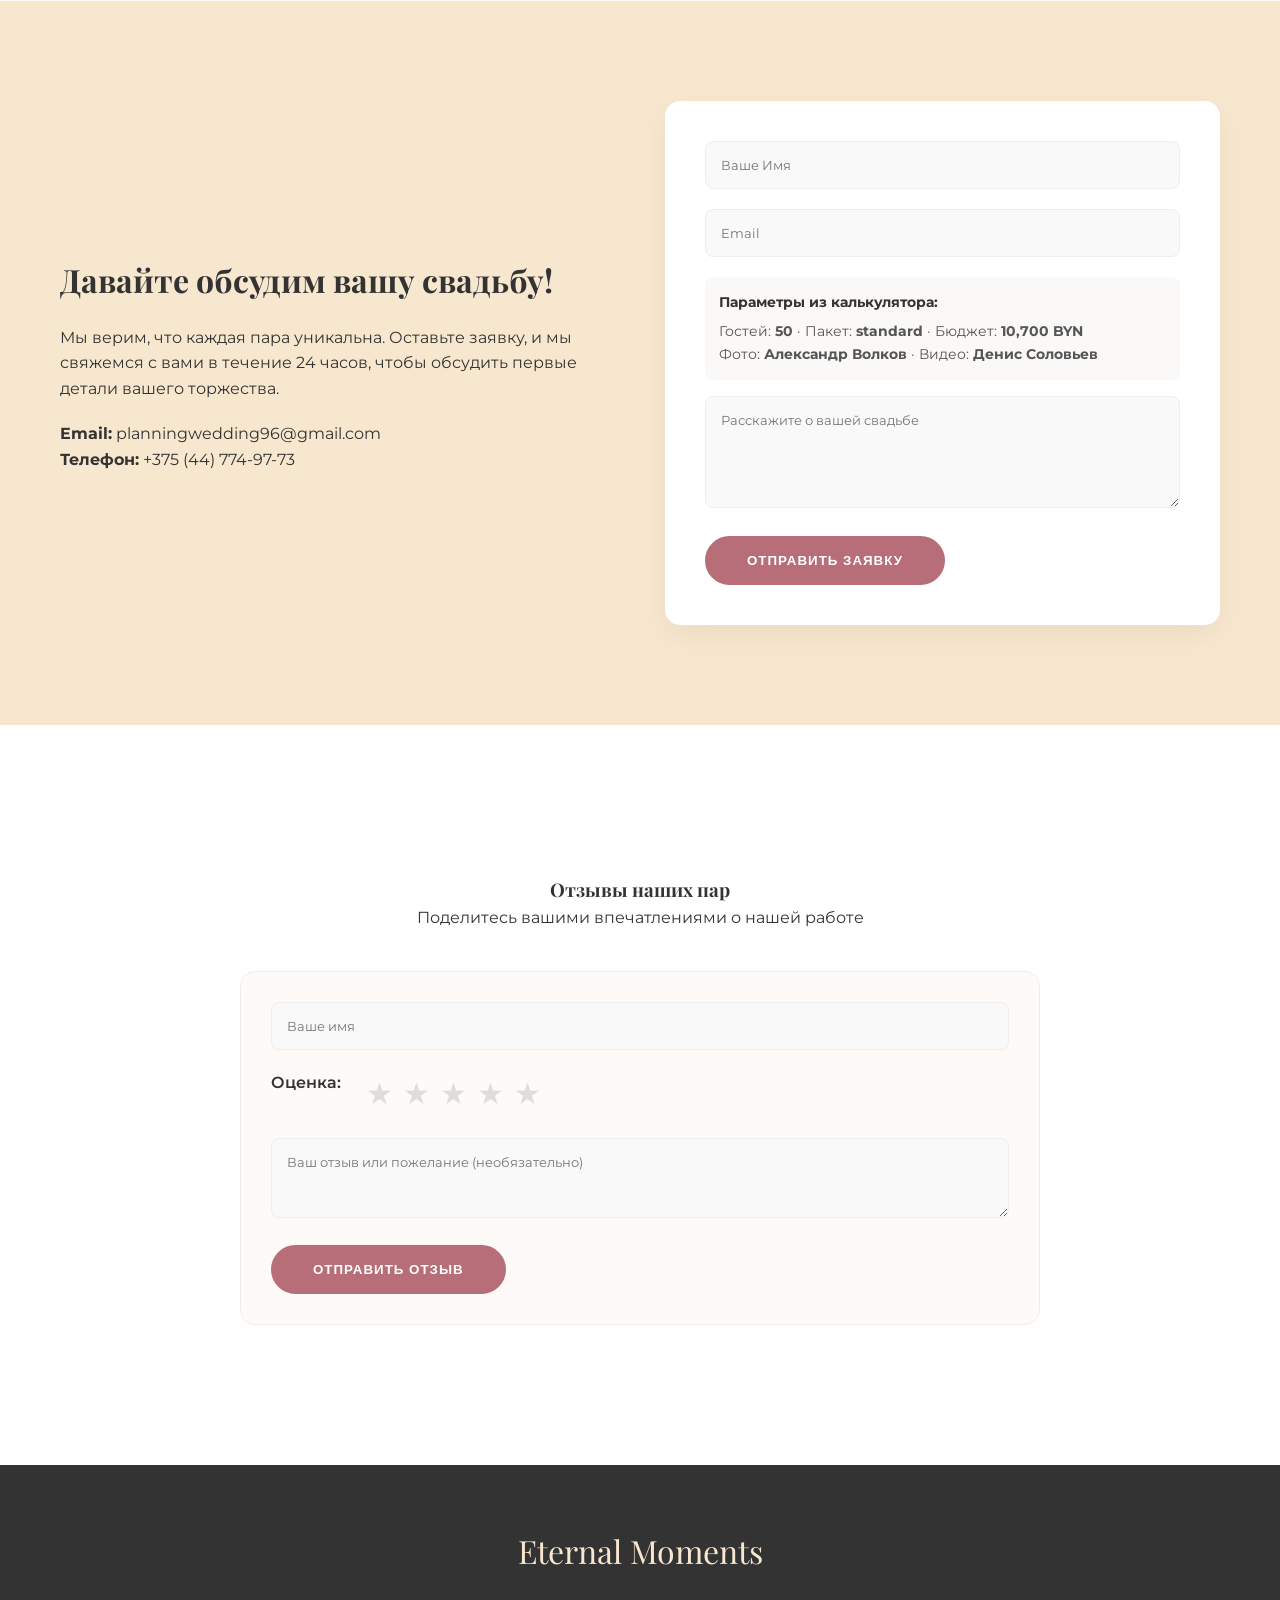
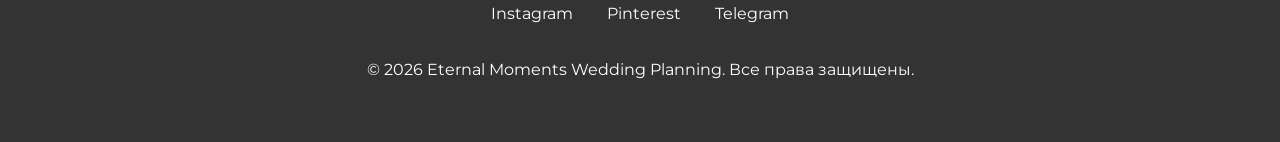
==== commit c39df4a5: "update 12.05" ====
--- a/index.html
+++ b/index.html
@@ -243,12 +243,15 @@
                 <div class="section-title" style="margin-top: 20px; margin-bottom: 40px;">
                     <h3>Отзывы наших пар</h3>
                     <p>Поделитесь вашими впечатлениями о нашей работе</p>
+                    <div id="rating-stats" style="margin-top: 15px; font-size: 1.1em; color: #c9a96e; font-weight: 600;">
+                        <!-- Здесь будет средний рейтинг -->
+                    </div>
                 </div>
 
                 <div class="comment-form">
                     <form id="comment-form">
-                        <div class="form-group">
-                            <input type="text" name="name" id="comment-name" placeholder="Ваше имя" required>
+                        <div id="guest-name-group" class="form-group">
+                            <input type="text" name="name" id="comment-name" placeholder="Ваше имя">
                         </div>
                         <div class="rating-group">
                             <input type="radio" name="rating" id="star5" value="5" required><label for="star5">★</label>
@@ -259,8 +262,7 @@
                             <span style="margin-right: 15px; font-weight: 600;">Оценка:</span>
                         </div>
                         <div class="form-group">
-                            <textarea name="message" id="comment-text" rows="3" placeholder="Ваш отзыв или пожелание"
-                                required></textarea>
+                            <textarea name="message" id="comment-text" rows="3" placeholder="Ваш отзыв или пожелание (необязательно)"></textarea>
                         </div>
                         <button type="submit" class="btn">Отправить отзыв</button>
                     </form>
@@ -306,20 +308,42 @@
             const form = e.target;
             const statusDiv = document.getElementById('form-status');
             const submitBtn = form.querySelector('button');
+            const token = localStorage.getItem('token');
+            const user = JSON.parse(localStorage.getItem('user'));
 
             const formData = new FormData(form);
-            const data = {};
-            formData.forEach((value, key) => data[key] = value);
+            const data = Object.fromEntries(formData.entries());
+
+            // Функция для очистки текста от спецсимволов, ломающих JSON
+            const cleanText = (str) => (str || '').trim().replace(/[\n\r\t]/g, ' ').replace(/\\/g, '/');
+
+            const name = cleanText(data.name);
+            const email = cleanText(data.email);
+            const message = cleanText(data.message);
+
+            // Если авторизован, добавляем имя и email в сообщение, если их нет
+            let finalMessage = `Имя: ${name}, Email: ${email}, Сообщение: ${message}`;
 
             submitBtn.disabled = true;
             submitBtn.innerText = 'Отправка...';
 
             try {
-                const token = localStorage.getItem('token');
-                const backendResponse = await fetch(`${API}/auth/request`, {
+                const backendResponse = await fetch('/api/auth/request', {
                     method: 'POST',
-                    headers: { 'Content-Type': 'application/json', 'Authorization': `Bearer ${token || ''}` },
-                    body: JSON.stringify(data)
+                    headers: {
+                        'Content-Type': 'application/json',
+                        'Authorization': token ? `Bearer ${token}` : ''
+                    },
+                    body: JSON.stringify({
+                        name: name,
+                        email: email,
+                        message: finalMessage,
+                        guests: data.guests,
+                        package: data.package,
+                        photographer: data.photographer,
+                        videographer: data.videographer,
+                        budget: data.budget
+                    })
                 });
 
                 if (!backendResponse.ok) throw new Error('Ошибка сохранения заявки');
@@ -511,9 +535,27 @@
         const commentsList = document.getElementById('comments-list');
 
         const loadComments = async () => {
+            // Скрываем поле имени, если пользователь авторизован
+            const user = JSON.parse(localStorage.getItem('user'));
+            const nameGroup = document.getElementById('guest-name-group');
+            if (user && nameGroup) {
+                nameGroup.style.display = 'none';
+            } else if (nameGroup) {
+                nameGroup.style.display = 'block';
+            }
+
             try {
                 const response = await fetch('/api/auth/reviews?approved=true');
                 const comments = await response.json();
+                const stats = document.getElementById('rating-stats');
+
+                if (comments.length > 0) {
+                    const totalRating = comments.reduce((acc, r) => acc + (r.rating || 0), 0);
+                    const avgRating = (totalRating / comments.length).toFixed(1);
+                    stats.innerHTML = `Средний рейтинг: ${avgRating} ★ (${comments.length} ${getReviewWord(comments.length)})`;
+                } else {
+                    stats.innerHTML = '';
+                }
 
                 if (comments.length === 0) {
                     commentsList.innerHTML = '<p style="text-align:center; color:#888;">Пока здесь нет отзывов. Станьте первым!</p>';
@@ -527,18 +569,47 @@
                             <span class="comment-date">${new Date(c.created_at).toLocaleDateString('ru-RU')}</span>
                         </div>
                         ${c.rating ? `<span class="rating-display">${'★'.repeat(c.rating)}${'☆'.repeat(5 - c.rating)}</span>` : ''}
-                        <div class="comment-body">${c.text}</div>
+                        ${c.text ? `<div class="comment-body">${c.text}</div>` : ''}
                     </div>
                 `).join('');
             } catch (e) { console.error('Error loading comments', e); }
         };
 
+        function getReviewWord(count) {
+            const lastDigit = count % 10;
+            const lastTwoDigits = count % 100;
+            if (lastTwoDigits >= 11 && lastTwoDigits <= 14) return 'отзывов';
+            if (lastDigit === 1) return 'отзыв';
+            if (lastDigit >= 2 && lastDigit <= 4) return 'отзыва';
+            return 'отзывов';
+        }
+
         commentForm.addEventListener('submit', async (e) => {
             e.preventDefault();
+
+            // Проверка для гостей через localStorage
+            if (!localStorage.getItem('token') && localStorage.getItem('guest_reviewed')) {
+                commentStatus.style.display = 'block';
+                commentStatus.style.backgroundColor = '#f8d7da';
+                commentStatus.style.color = '#721c24';
+                commentStatus.innerText = 'Вы уже оставляли отзыв как гость.';
+                return;
+            }
+
             const submitBtn = commentForm.querySelector('button');
             const formData = new FormData(commentForm);
-            const data = {};
-            formData.forEach((value, key) => data[key] = value);
+            const user = JSON.parse(localStorage.getItem('user'));
+            const guestName = formData.get('name');
+            const messageText = formData.get('message') || '';
+
+            // Функция для очистки текста от спецсимволов
+            const cleanText = (str) => (str || '').trim().replace(/[\n\r\t]/g, ' ').replace(/\\/g, '/');
+
+            const data = {
+                name: user ? user.name : (guestName ? cleanText(guestName) : 'Гость'),
+                rating: parseInt(formData.get('rating')),
+                message: cleanText(messageText)
+            };
 
             submitBtn.disabled = true;
             submitBtn.innerText = 'Отправка...';
@@ -549,32 +620,31 @@
                     method: 'POST',
                     headers: {
                         'Content-Type': 'application/json',
-                        'Authorization': `Bearer ${token}`
+                        'Authorization': token ? `Bearer ${token}` : ''
                     },
                     body: JSON.stringify(data)
                 });
 
+                const result = await serverResponse.json();
+
                 if (serverResponse.ok) {
+                    if (!token) {
+                        localStorage.setItem('guest_reviewed', 'true');
+                    }
                     commentStatus.style.display = 'block';
                     commentStatus.style.backgroundColor = '#d4edda';
                     commentStatus.style.color = '#155724';
-                    commentStatus.innerText = 'Спасибо! Ваш отзыв отправлен.';
+                    commentStatus.innerText = 'Спасибо! Ваш отзыв отправлен администратору на модерацию.';
                     commentForm.reset();
                     loadComments();
-
-                    fetch('https://formspree.io/f/xqegogkb', {
-                        method: 'POST',
-                        headers: { 'Accept': 'application/json', 'Content-Type': 'application/json' },
-                        body: JSON.stringify(data)
-                    }).catch(err => console.error('Formspree error:', err));
                 } else {
-                    throw new Error('Ошибка сервера');
+                    throw new Error(result.error || 'Ошибка сервера');
                 }
             } catch (error) {
                 commentStatus.style.display = 'block';
                 commentStatus.style.backgroundColor = '#f8d7da';
                 commentStatus.style.color = '#721c24';
-                commentStatus.innerText = 'Произошла ошибка. Попробуйте еще раз.';
+                commentStatus.innerText = error.message || 'Произошла ошибка. Попробуйте еще раз.';
             } finally {
                 submitBtn.disabled = false;
                 submitBtn.innerText = 'Отправить отзыв';
